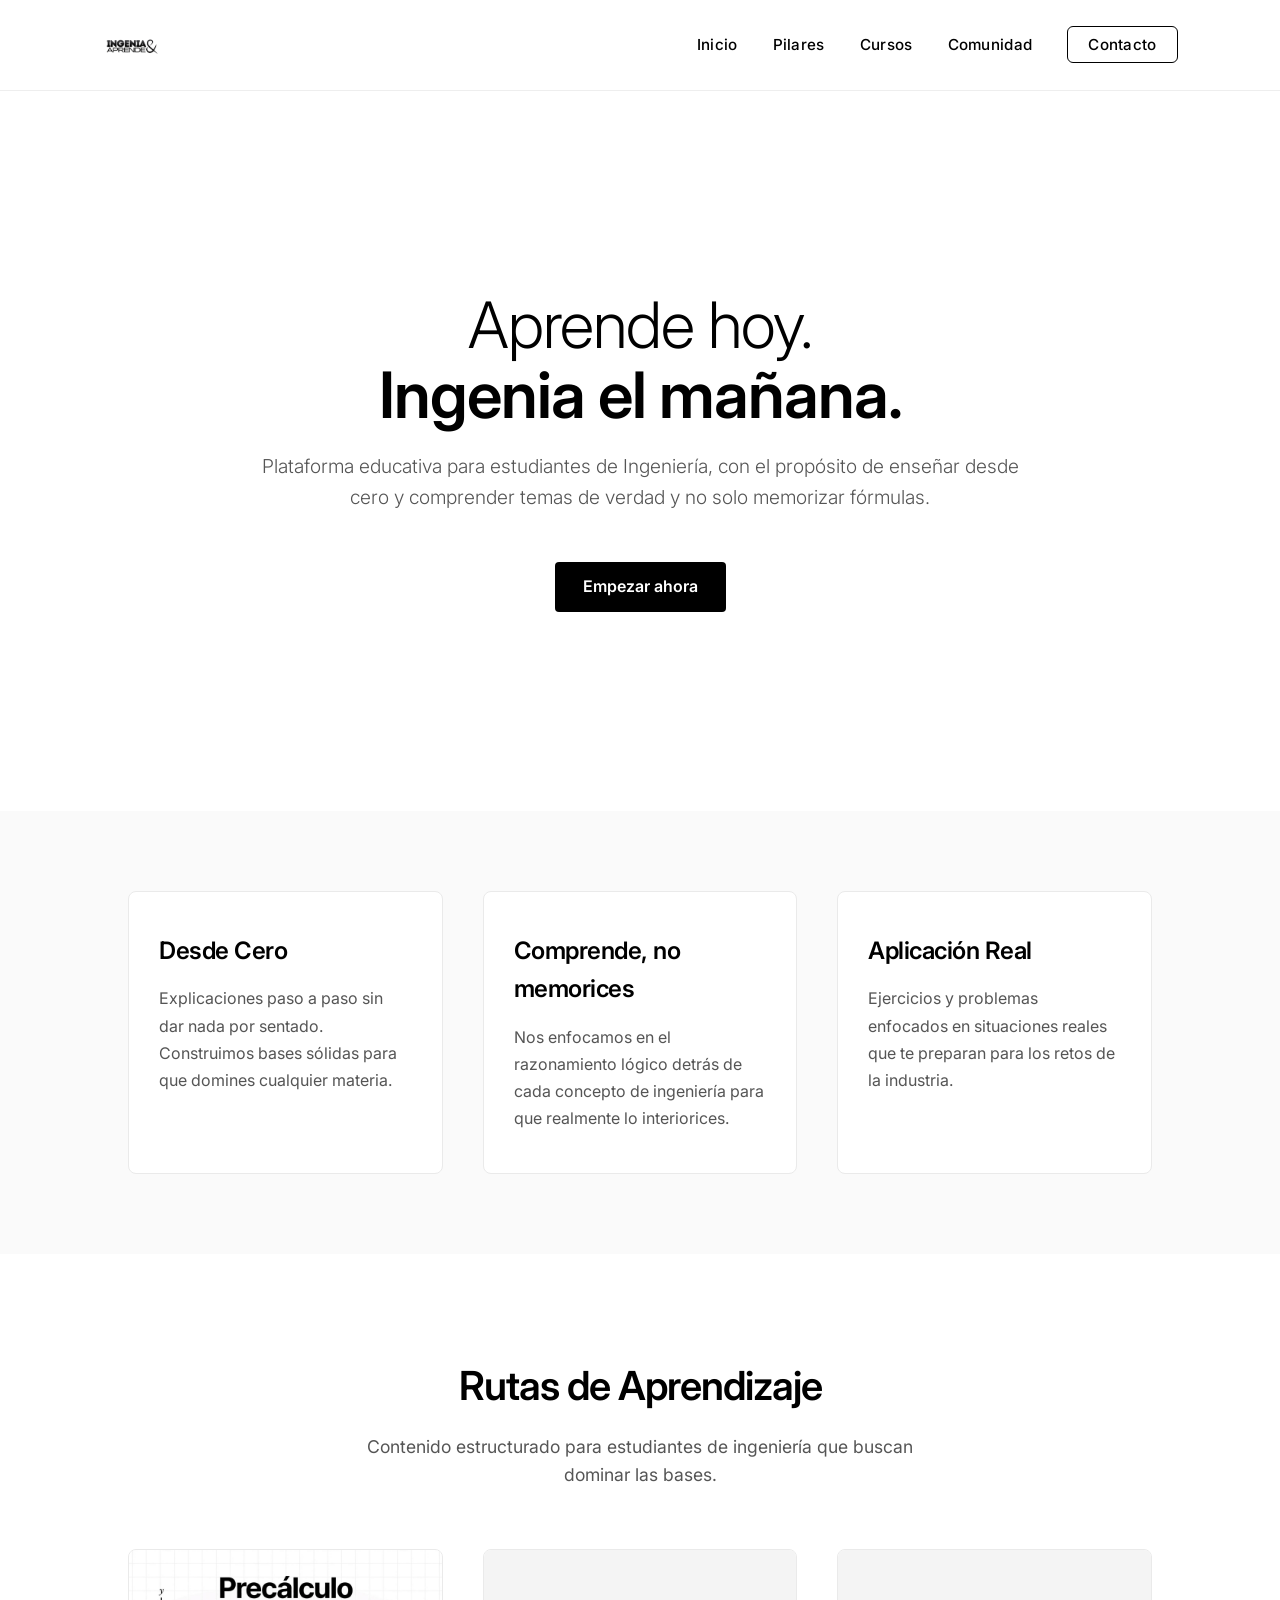
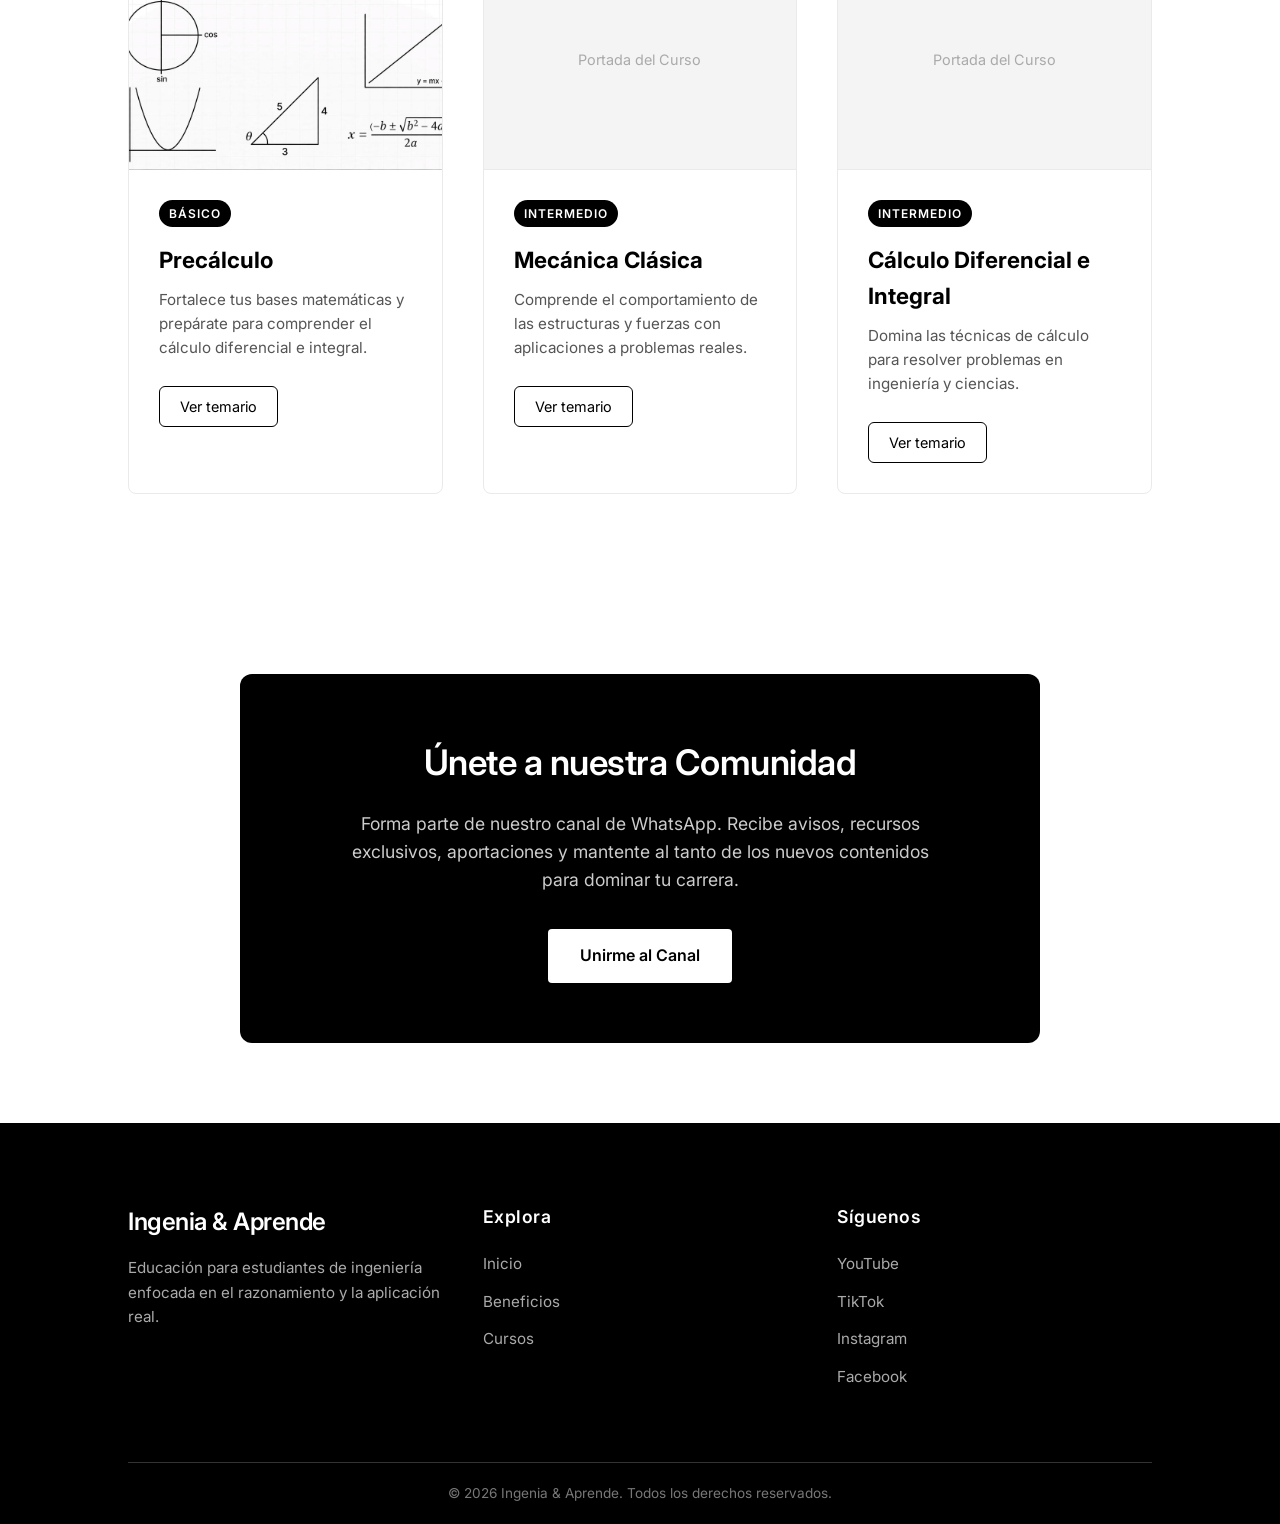
==== index.html @ 5d993c73 "regreso actualizar" ====
<!DOCTYPE html>

<html lang="es">

<head>

    <meta charset="UTF-8">

    <meta name="viewport" content="width=device-width, initial-scale=1.0">

    <title>Ingenia y Aprende</title>

    <!-- Vinculamos la hoja de estilos -->

    <link rel="stylesheet" href="styles.css">

    <!-- Fuente elegante y limpia de Google Fonts -->

    <link href="https://fonts.googleapis.com/css2?family=Inter:wght@300;400;600&display=swap" rel="stylesheet">

</head>

<body>



    <!-- Barra de Navegación -->

    <nav class="navbar" id="navbar">

        <div class="logo-container">

            <a href="#inicio">

                <img src="LOGO INGENIA Y APRENDE.png" alt="Logo Ingenia y Aprende" class="logo">

            </a>

        </div>



        <!-- Botón Hamburguesa para pantallas pequeñas -->

        <button class="hamburger" id="hamburger" aria-label="Abrir menú">

            <span class="bar"></span>

            <span class="bar"></span>

            <span class="bar"></span>

        </button>



        <!-- Enlaces de navegación -->

        <ul class="nav-links" id="nav-menu">

            <li><a href="#inicio">Inicio</a></li>

            <li><a href="#beneficios">Pilares</a></li>

            <li><a href="#cursos">Cursos</a></li>

            <li><a href="#comunidad">Comunidad</a></li>

            <li><a href="#contacto" class="btn-outline">Contacto</a></li>

        </ul>

    </nav>



    <!-- Sección Principal (Hero) -->

    <header id="inicio" class="hero">

        <div class="hero-content">

            <h1>Aprende hoy. <br><span>Ingenia el mañana.</span></h1>

            <p>Plataforma educativa para estudiantes de Ingeniería, con el propósito de enseñar desde cero y comprender temas de verdad y no solo memorizar fórmulas.</p>

            <a href="#cursos" class="btn-solid">Empezar ahora</a>

        </div>

    </header>



    <!-- Sección de Beneficios / Pilares -->

    <section id="beneficios" class="features">

        <div class="feature-box">

            <h3>Desde Cero</h3>

            <p>Explicaciones paso a paso sin dar nada por sentado. Construimos bases sólidas para que domines cualquier materia.</p>

        </div>

        <div class="feature-box">

            <h3>Comprende, no memorices</h3>

            <p>Nos enfocamos en el razonamiento lógico detrás de cada concepto de ingeniería para que realmente lo interiorices.</p>

        </div>

        <div class="feature-box">

            <h3>Aplicación Real</h3>

            <p>Ejercicios y problemas enfocados en situaciones reales que te preparan para los retos de la industria.</p>

        </div>

    </section>



    <!-- Sección de Cursos -->

    <section id="cursos" class="courses-section">

        <div class="section-title">

            <h2>Rutas de Aprendizaje</h2>

            <p>Contenido estructurado para estudiantes de ingeniería que buscan dominar las bases.</p>

        </div>



        <div class="courses-grid">

            <!-- Curso 1 -->

<article class="course-card">

    <div class="course-image">

        <img src="PORTADA PRECALCULO.jpg" alt="Portada del curso de Precálculo">

    </div>

    <div class="course-content">

        <span class="tag">Básico</span>

        <h3>Precálculo</h3>

        <p>Fortalece tus bases matemáticas y prepárate para comprender el cálculo diferencial e integral.</p>

        <a href="precalculo.html" class="btn-outline btn-small">Ver temario</a>

    </div>

</article>



            <!-- Curso 2 -->

            <article class="course-card">

                <div class="course-image placeholder-img">

                    <span>Portada del Curso</span>

                </div>

                <div class="course-content">

                    <span class="tag">Intermedio</span>

                    <h3>Mecánica Clásica</h3>

                    <p>Comprende el comportamiento de las estructuras y fuerzas con aplicaciones a problemas reales.</p>

                    <a href="#" class="btn-outline btn-small">Ver temario</a>

                </div>

            </article>



            <!-- Curso 3 -->

            <article class="course-card">

                <div class="course-image placeholder-img">

                    <span>Portada del Curso</span>

                </div>

                <div class="course-content">

                    <span class="tag">Intermedio</span>

                    <h3>Cálculo Diferencial e Integral</h3>

                    <p>Domina las técnicas de cálculo para resolver problemas en ingeniería y ciencias.</p>

                    <a href="#" class="btn-outline btn-small">Ver temario</a>

                </div>

            </article>

        </div>

    </section>

<!-- Sección de Comunidad -->

    <section id="comunidad" class="community-section">

        <div class="community-box">

            <h2>Únete a nuestra Comunidad</h2>

            <p>Forma parte de nuestro canal de WhatsApp. Recibe avisos, recursos exclusivos, aportaciones y mantente al tanto de los nuevos contenidos para dominar tu carrera.</p>

            <!-- Cambia el # por el link de tu canal de WhatsApp cuando lo tengas -->

            <a href="https://chat.whatsapp.com/BagZ3MLlOzRJbMEnUu4EBl" class="btn-white" target="_blank">Unirme al Canal</a>

        </div>

    </section>

    <!-- Pie de Página (Footer) -->

    <footer id="contacto" class="site-footer">

        <div class="footer-content">

            <!-- Columna 1: Marca -->

            <div class="footer-col">

                <h3 class="footer-logo-text">Ingenia & Aprende</h3>

                <p>Educación para estudiantes de ingeniería enfocada en el razonamiento y la aplicación real.</p>

            </div>

           

            <!-- Columna 2: Enlaces rápidos -->

            <div class="footer-col">

                <h4>Explora</h4>

                <ul>

                    <li><a href="#inicio">Inicio</a></li>

                    <li><a href="#beneficios">Beneficios</a></li>

                    <li><a href="#cursos">Cursos</a></li>

                </ul>

            </div>

           

            <!-- Columna 3: Redes Sociales -->

            <div class="footer-col">

                <h4>Síguenos</h4>

                <ul class="social-links">

                    <li><a href="http://www.youtube.com/@IngeniaAprende-e6x" target="_blank">YouTube</a></li>

                    <li><a href="https://www.tiktok.com/@ingenia_aprende?is_from_webapp=1&sender_device=pc" target="_blank">TikTok</a></li>

                    <li><a href="https://www.instagram.com/ingeniayaprende?utm_source=ig_web_button_share_sheet&obrf=ZDNlZDc0MzIxNw==" target="_blank">Instagram</a></li>

                    <li><a href="https://www.facebook.com/profile.php?id=61585189825325" target="_blank">Facebook</a></li>

                </ul>

            </div>

        </div>

       

        <!-- Línea final de derechos -->

        <div class="footer-bottom">

            <p>&copy; 2026 Ingenia & Aprende. Todos los derechos reservados.</p>

        </div>

    </footer>



    <!-- Script para animaciones al hacer scroll -->

    <script>

        // Seleccionamos todos los elementos que queremos animar

        const animatedElements = document.querySelectorAll('.feature-box, .course-card, .site-footer, .community-box');



        // Configuramos el observador

        const observer = new IntersectionObserver((entries) => {

            entries.forEach((entry) => {

                // Si el elemento entra en la pantalla del usuario

                if (entry.isIntersecting) {

                    entry.target.classList.add('visible');

                }

            });

        }, {

            threshold: 0.15 // Se activa cuando al menos el 15% del elemento es visible

        });



        // Le decimos al observador que vigile cada uno de los elementos

        animatedElements.forEach((el) => {

            observer.observe(el);

        });

        // === INTERACTIVIDAD DEL MENÚ ===

        const navbar = document.getElementById('navbar');

        const hamburger = document.getElementById('hamburger');

        const navMenu = document.getElementById('nav-menu');

        const navLinks = document.querySelectorAll('.nav-links a');



        // Sombra / Ajuste al hacer scroll

        window.addEventListener('scroll', () => {

            if (window.scrollY > 30) {

                navbar.classList.add('scrolled');

            } else {

                navbar.classList.remove('scrolled');

            }

        });



        // Abrir/Cerrar menú móvil

        hamburger.addEventListener('click', () => {

            hamburger.classList.toggle('active');

            navMenu.classList.toggle('active');

        });



        // Cerrar el menú al hacer clic en cualquier opción

        navLinks.forEach(link => {

            link.addEventListener('click', () => {

                hamburger.classList.remove('active');

                navMenu.classList.remove('active');

            });

        });

    </script>

</body>

</html>
---- styles.css ----
/* Reseteo básico para diseño limpio */
* {
    margin: 0;
    padding: 0;
    box-sizing: border-box;
    font-family: 'Inter', sans-serif; /* Fuente limpia y moderna */
}

/* === DESPLAZAMIENTO SUAVE === */
html {
    scroll-behavior: smooth;
    scroll-padding-top: 90px; /* Evita que el menú fijo tape el título al dar clic */
}

body {
    background-color: #ffffff;
    color: #000000;
    line-height: 1.6;
}

/* === BARRA DE NAVEGACIÓN (GLASSMORPHISM & STICKY) === */
.navbar {
    position: sticky;
    top: 0;
    z-index: 1000;
    display: flex;
    justify-content: space-between;
    align-items: center;
    padding: 15px 8%;
    background-color: rgba(255, 255, 255, 0.85); /* Fondo semitransparente */
    backdrop-filter: blur(12px); /* Efecto vidrio esmerilado */
    -webkit-backdrop-filter: blur(12px);
    border-bottom: 1px solid rgba(234, 234, 234, 0.8);
    transition: all 0.3s ease;
}

/* Cambio sutil al hacer scroll */
.navbar.scrolled {
    padding: 10px 8%;
    box-shadow: 0 4px 20px rgba(0, 0, 0, 0.05);
}

.logo-container a {
    display: flex;
    align-items: center;
}

.logo {
    max-height: 60px;
    width: auto;
    transition: transform 0.3s ease;
}

.logo:hover {
    transform: scale(1.03);
}

.nav-links {
    list-style: none;
    display: flex;
    align-items: center;
    gap: 35px;
}

.nav-links a {
    position: relative;
    text-decoration: none;
    color: #000000;
    font-weight: 500;
    font-size: 0.95rem;
    letter-spacing: 0.3px;
    padding: 5px 0;
    transition: color 0.3s ease;
}

/* Animación de la línea en hover (solo enlaces normales) */
.nav-links a:not(.btn-outline)::after {
    content: '';
    position: absolute;
    width: 0;
    height: 2px;
    bottom: 0;
    left: 50%;
    background-color: #000000;
    transition: width 0.3s ease, left 0.3s ease;
}

.nav-links a:not(.btn-outline):hover::after {
    width: 100%;
    left: 0;
}

/* === BOTONES === */
.btn-outline {
    border: 1.5px solid #000000;
    padding: 8px 20px !important;
    border-radius: 6px;
    transition: all 0.3s ease !important;
}

.btn-outline:hover {
    background-color: #000000;
    color: #ffffff !important;
    transform: translateY(-2px);
    box-shadow: 0 4px 12px rgba(0, 0, 0, 0.15);
}

.btn-solid {
    display: inline-block;
    background-color: #000000;
    color: #ffffff;
    padding: 12px 28px;
    text-decoration: none;
    border-radius: 4px;
    font-weight: 600;
    margin-top: 20px;
    transition: transform 0.3s ease, background-color 0.3s ease;
}

.btn-solid:hover {
    background-color: #333333;
    transform: translateY(-2px); /* Pequeña animación hacia arriba */
}

/* === BOTÓN HAMBURGUESA (MÓVIL) === */
.hamburger {
    display: none;
    flex-direction: column;
    justify-content: space-between;
    width: 26px;
    height: 18px;
    background: transparent;
    border: none;
    cursor: pointer;
    z-index: 1001;
}

.hamburger .bar {
    width: 100%;
    height: 2px;
    background-color: #000000;
    border-radius: 2px;
    transition: all 0.3s ease;
}

/* Transformación de Hamburguesa a X cuando está activo */
.hamburger.active .bar:nth-child(1) {
    transform: translateY(8px) rotate(45deg);
}

.hamburger.active .bar:nth-child(2) {
    opacity: 0;
}

.hamburger.active .bar:nth-child(3) {
    transform: translateY(-8px) rotate(-45deg);
}

/* === SECCIÓN HERO (Principal) === */
.hero {
    height: 80vh;
    display: flex;
    justify-content: center;
    align-items: center;
    text-align: center;
    padding: 0 20px;
}

.hero-content {
    max-width: 800px;
}

.hero-content h1 {
    font-size: 4rem;
    font-weight: 300;
    line-height: 1.1;
    margin-bottom: 20px;
    letter-spacing: -1px;
}

.hero-content h1 span {
    font-weight: 600; /* Resalta la palabra "Ingenia" */
}

.hero-content p {
    font-size: 1.2rem;
    color: #555555;
    margin-bottom: 30px;
    font-weight: 300;
}

/* === SECCIÓN BENEFICIOS === */
.features {
    display: grid;
    grid-template-columns: repeat(auto-fit, minmax(280px, 1fr));
    gap: 40px;
    padding: 80px 10%;
    background-color: #fafafa;
}

/* Estado base y oculto de la tarjeta (para la animación de scroll) */
.feature-box {
    background: #ffffff;
    color: #000000;
    padding: 40px 30px;
    border: 1px solid #eaeaea;
    border-radius: 8px;
    text-align: left;
    
    /* Configuración de la animación de scroll: oculto y desplazado hacia abajo */
    opacity: 0;
    transform: translateY(40px);
    
    /* Transiciones suaves para todos los cambios (color, fondo, posición) */
    transition: background-color 0.4s ease, color 0.4s ease, transform 0.6s ease-out, opacity 0.6s ease-out, box-shadow 0.4s ease;
}

/* Clase que se agregará mágicamente con JavaScript al hacer scroll */
.feature-box.visible {
    opacity: 1;
    transform: translateY(0); /* Vuelve a su posición original */
}

/* Efecto al pasar el mouse (SOLO cuando ya es visible) */
.feature-box.visible:hover {
    background-color: #000000; /* Se pinta de negro */
    color: #ffffff; /* Texto blanco */
    transform: translateY(-8px); /* Sube un poco */
    box-shadow: 0 15px 30px rgba(0, 0, 0, 0.15);
}

.feature-box h3 {
    font-size: 1.5rem;
    margin-bottom: 15px;
    font-weight: 600;
    letter-spacing: -0.5px;
}

.feature-box p {
    color: #555555;
    font-size: 1rem;
    line-height: 1.7;
    transition: color 0.4s ease; /* Transición suave para el texto */
}

/* Cambiar el color del texto secundario (p) al hacer hover para que resalte en negro */
.feature-box.visible:hover p {
    color: #cccccc; /* Gris muy claro, más fácil de leer en fondo negro */
}

/* === SECCIÓN DE CURSOS === */
.courses-section {
    padding: 100px 10%;
    background-color: #ffffff;
}

.section-title {
    text-align: center;
    margin-bottom: 60px;
}

.section-title h2 {
    font-size: 2.5rem;
    font-weight: 600;
    margin-bottom: 15px;
    letter-spacing: -1px;
}

.section-title p {
    color: #555555;
    font-size: 1.1rem;
    max-width: 600px;
    margin: 0 auto;
}

.courses-grid {
    display: grid;
    grid-template-columns: repeat(auto-fit, minmax(300px, 1fr));
    gap: 40px;
}

.course-card {
    border: 1px solid #eaeaea;
    border-radius: 8px;
    overflow: hidden; /* Mantiene la imagen dentro de los bordes redondeados */
    background-color: #ffffff;
    
    /* Configuración de la animación de scroll: oculto y desplazado hacia abajo */
    opacity: 0;
    transform: translateY(40px);
    
    /* Transiciones suaves */
    transition: transform 0.6s ease-out, opacity 0.6s ease-out, box-shadow 0.4s ease;
}

/* Clase que agregará el JavaScript */
.course-card.visible {
    opacity: 1;
    transform: translateY(0);
}

/* Hover de la tarjeta completa (SOLO cuando es visible) */
.course-card.visible:hover {
    box-shadow: 0 15px 30px rgba(0, 0, 0, 0.12);
    transform: translateY(-8px); /* Se eleva igual que los beneficios */
}

/* Espacio temporal para las portadas de los cursos */
.placeholder-img {
    width: 100%;
    height: 200px;
    background-color: #f4f4f4;
    display: flex;
    align-items: center;
    justify-content: center;
    color: #aaaaaa;
    font-size: 0.9rem;
    border-bottom: 1px solid #eaeaea;
    
    /* Transición para el zoom de la imagen */
    transition: transform 0.5s ease;
}

/* Efecto de zoom sutil en la imagen al pasar el mouse por la tarjeta */
.course-card.visible:hover .placeholder-img {
    transform: scale(1.05);
}

/* === ESTILOS INTERNOS DE LAS TARJETAS DE CURSOS === */
.course-content {
    padding: 30px;
}

.tag {
    display: inline-block;
    background-color: #000000;
    color: #ffffff;
    font-size: 0.75rem;
    font-weight: 600;
    padding: 4px 10px;
    border-radius: 20px;
    text-transform: uppercase;
    letter-spacing: 1px;
    margin-bottom: 15px;
}

.course-content h3 {
    font-size: 1.4rem;
    margin-bottom: 10px;
}

.course-content p {
    color: #555555;
    font-size: 0.95rem;
    margin-bottom: 25px;
    line-height: 1.6;
}

/* Ajuste para el botón dentro de la tarjeta */
.btn-small {
    padding: 8px 20px;
    font-size: 0.9rem;
    display: inline-block;
    text-decoration: none;
    color: #000000;
}

/* === SECCIÓN COMUNIDAD === */
.community-section {
    padding: 80px 10%;
    background-color: #ffffff;
    display: flex;
    justify-content: center;
}

/* Caja negra elegante con animación */
.community-box {
    background-color: #000000;
    color: #ffffff;
    padding: 60px 40px;
    border-radius: 12px;
    text-align: center;
    max-width: 800px;
    width: 100%;
    
    /* Configuración de la animación de scroll */
    opacity: 0;
    transform: translateY(40px);
    transition: transform 0.6s ease-out, opacity 0.6s ease-out, box-shadow 0.4s ease;
}

/* Clase visible para JavaScript */
.community-box.visible {
    opacity: 1;
    transform: translateY(0);
}

/* Efecto al pasar el mouse por la caja */
.community-box.visible:hover {
    box-shadow: 0 20px 40px rgba(0, 0, 0, 0.15);
    transform: translateY(-5px);
}

.community-box h2 {
    font-size: 2.2rem;
    margin-bottom: 20px;
    font-weight: 600;
    letter-spacing: -0.5px;
}

.community-box p {
    color: #cccccc;
    font-size: 1.1rem;
    margin-bottom: 35px;
    line-height: 1.6;
    max-width: 600px;
    margin-left: auto;
    margin-right: auto;
}

/* Botón especial invertido (Fondo blanco, texto negro) */
.btn-white {
    display: inline-block;
    background-color: #ffffff;
    color: #000000;
    padding: 14px 32px;
    text-decoration: none;
    border-radius: 4px;
    font-weight: 600;
    transition: transform 0.3s ease, background-color 0.3s ease;
}

.btn-white:hover {
    background-color: #eaeaea;
    transform: translateY(-2px);
}

/* === FOOTER (PIE DE PÁGINA) === */
.site-footer {
    background-color: #000000;
    color: #ffffff;
    padding: 80px 10% 20px; /* Mucho espacio arriba, poco abajo */
    
    /* Configuración de la animación de scroll */
    opacity: 0;
    transform: translateY(40px);
    transition: transform 0.8s ease-out, opacity 0.8s ease-out;
}

/* Clase que agregará el JavaScript para que aparezca */
.site-footer.visible {
    opacity: 1;
    transform: translateY(0);
}

.footer-content {
    display: grid;
    grid-template-columns: repeat(auto-fit, minmax(200px, 1fr));
    gap: 40px;
    margin-bottom: 60px;
}

.footer-logo-text {
    font-size: 1.5rem;
    font-weight: 600;
    margin-bottom: 15px;
    letter-spacing: -0.5px;
}

.footer-col p {
    color: #aaaaaa;
    font-size: 0.95rem;
    line-height: 1.6;
}

.footer-col h4 {
    font-size: 1.1rem;
    margin-bottom: 20px;
    font-weight: 600;
    letter-spacing: 0.5px;
}

.footer-col ul {
    list-style: none;
}

.footer-col ul li {
    margin-bottom: 12px;
}

.footer-col ul a {
    color: #aaaaaa;
    text-decoration: none;
    font-size: 0.95rem;
    /* Transición suave para el color y el movimiento */
    transition: color 0.3s ease, padding-left 0.3s ease;
}

/* Efecto al pasar el mouse sobre los enlaces del footer */
.footer-col ul a:hover {
    color: #ffffff;
    padding-left: 8px; /* Desplazamiento elegante a la derecha */
}

.footer-bottom {
    text-align: center;
    border-top: 1px solid #333333; /* Línea separadora sutil y oscura */
    padding-top: 20px;
}

.footer-bottom p {
    color: #777777;
    font-size: 0.85rem;
}

/* === ADAPTACIÓN RESPONSIVA (CELULARES) === */
@media (max-width: 768px) {
    .hamburger {
        display: flex;
    }

    .nav-links {
        position: fixed;
        top: 0;
        right: -100%; /* Oculto a la derecha */
        width: 75%;
        height: 100vh;
        background-color: #ffffff;
        flex-direction: column;
        justify-content: center;
        align-items: center;
        gap: 30px;
        box-shadow: -10px 0 30px rgba(0, 0, 0, 0.1);
        transition: right 0.4s cubic-bezier(0.77, 0, 0.175, 1);
    }

    .nav-links.active {
        right: 0; /* Desliza desde la derecha */
    }

    .nav-links a {
        font-size: 1.2rem;
    }
}
/* === PÁGINA DE CURSO INDIVIDUAL === */
.course-header {
    padding: 100px 20px 60px;
    display: flex;
    justify-content: center;
    text-align: center;
    background-color: #fafafa;
    border-bottom: 1px solid #eaeaea;
}

/* === ACORDEÓN DE TEMARIO INTERACTIVO (PRECÁLCULO) === */
.syllabus-section {
    padding: 80px 10%;
    background-color: #ffffff;
}

.accordion-container {
    max-width: 800px;
    margin: 0 auto;
}

.accordion-item {
    border: 1px solid #eaeaea;
    border-radius: 10px;
    margin-bottom: 12px;
    overflow: hidden;
    transition: border-color 0.3s ease, box-shadow 0.3s ease;
}

.accordion-item:hover {
    border-color: #cccccc;
}

/* Botón principal del módulo */
.accordion-header {
    width: 100%;
    background: #ffffff;
    border: none;
    text-align: left;
    padding: 22px 24px;
    font-size: 1.25rem;
    font-weight: 600;
    color: #000000;
    cursor: pointer;
    display: flex;
    justify-content: space-between;
    align-items: center;
    transition: background-color 0.3s ease, color 0.3s ease, padding-left 0.3s ease;
}

.accordion-header:hover {
    background-color: #f8f8f8;
}

/* Estilo cuando el módulo está desplegado / activo */
.accordion-header.active {
    background-color: #000000;
    color: #ffffff;
}

.accordion-header .icon {
    font-size: 1.4rem;
    font-weight: 300;
    display: inline-block;
    transition: transform 0.4s cubic-bezier(0.175, 0.885, 0.32, 1.275);
}

/* Contenedor oculto de los temas */
.accordion-content {
    max-height: 0;
    overflow: hidden;
    transition: max-height 0.45s cubic-bezier(0, 1, 0, 1);
    background-color: #ffffff;
}

/* Lista de temas */
.topic-list {
    list-style: none;
    padding: 12px 16px 20px 16px;
}

/* Estilo interactivo individual para cada tema */
.topic-list li {
    color: #444444;
    font-size: 1rem;
    margin-bottom: 8px;
    position: relative;
    padding: 14px 20px 14px 42px;
    border-radius: 8px;
    cursor: pointer;
    background-color: transparent;
    border: 1px solid transparent;
    
    /* Estado base para animación en cascada */
    opacity: 0;
    transform: translateY(12px);
    transition: all 0.3s cubic-bezier(0.25, 0.8, 0.25, 1);
}

/* Al abrir el módulo, los temas aparecen en cascada */
.accordion-item.active .topic-list li {
    opacity: 1;
    transform: translateY(0);
}

/* Tiempos de retraso en secuencia (Efecto Stagger) */
.accordion-item.active .topic-list li:nth-child(1) { transition-delay: 0.05s; }
.accordion-item.active .topic-list li:nth-child(2) { transition-delay: 0.10s; }
.accordion-item.active .topic-list li:nth-child(3) { transition-delay: 0.15s; }
.accordion-item.active .topic-list li:nth-child(4) { transition-delay: 0.20s; }
.accordion-item.active .topic-list li:nth-child(5) { transition-delay: 0.25s; }
.accordion-item.active .topic-list li:nth-child(6) { transition-delay: 0.30s; }
.accordion-item.active .topic-list li:nth-child(7) { transition-delay: 0.35s; }
.accordion-item.active .topic-list li:nth-child(8) { transition-delay: 0.40s; }

/* Flechita del tema */
.topic-list li::before {
    content: '→';
    position: absolute;
    left: 16px;
    top: 50%;
    transform: translateY(-50%);
    color: #888888;
    font-weight: 600;
    transition: transform 0.3s ease, color 0.3s ease;
}

/* === HOVER PROFESIONAL AL SELECCIONAR UN TEMA === */
.topic-list li:hover {
    background-color: #f4f4f5;
    border-color: #e4e4e7;
    color: #000000;
    font-weight: 500;
    padding-left: 48px; /* Desplazamiento elegante */
    box-shadow: 0 4px 12px rgba(0, 0, 0, 0.04);
}

.topic-list li:hover::before {
    color: #000000;
    transform: translateY(-50%) translateX(4px); /* La flecha avanza */
}

/* Clic táctil */
.topic-list li:active {
    transform: scale(0.98);
}

.topic-list li.selected {
    background-color: #000000;
    color: #ffffff;
    border-color: #000000;
}

.topic-list li.selected::before {
    color: #ffffff;
}
/* === ESTILOS PARA PAGINAS DE LECCIÓN / TEMA INDIVIDUAL === */

.lesson-header {
    padding: 110px 10% 50px;
    background-color: #fafafa;
    border-bottom: 1px solid #eaeaea;
    display: flex;
    justify-content: center;
}

.lesson-header-content {
    max-width: 820px;
    width: 100%;
}

.breadcrumb {
    font-size: 0.9rem;
    color: #777777;
    margin-bottom: 15px;
}

.breadcrumb a {
    color: #000000;
    text-decoration: none;
    font-weight: 500;
}

.breadcrumb a:hover {
    text-decoration: underline;
}

.lesson-header-content h1 {
    font-size: 2.8rem;
    font-weight: 600;
    letter-spacing: -1px;
    margin: 15px 0 20px;
    line-height: 1.2;
}

.lesson-intro {
    font-size: 1.15rem;
    color: #555555;
    line-height: 1.7;
}

/* Contenedor Principal */
.lesson-container {
    max-width: 820px;
    margin: 0 auto;
    padding: 60px 20px 80px;
}

.lesson-section {
    margin-bottom: 60px;
}

.lesson-section h2 {
    font-size: 1.8rem;
    font-weight: 600;
    margin-bottom: 20px;
    letter-spacing: -0.5px;
    padding-bottom: 10px;
    border-bottom: 1px solid #f0f0f0;
}

.lesson-section p {
    font-size: 1.05rem;
    color: #333333;
    line-height: 1.8;
    margin-bottom: 20px;
}

/* Caja de Llamada / Regla destacada */
.callout-box {
    background-color: #000000;
    color: #ffffff;
    padding: 25px 30px;
    border-radius: 10px;
    margin: 30px 0;
    box-shadow: 0 10px 25px rgba(0, 0, 0, 0.08);
}

.callout-box h4 {
    font-size: 1.1rem;
    margin-bottom: 10px;
    color: #ffffff;
}

.callout-box p {
    color: #dddddd;
    margin-bottom: 0;
    font-size: 1rem;
}

/* Grid de Tarjetas de Conceptos */
.cards-grid {
    display: grid;
    grid-template-columns: repeat(auto-fit, minmax(240px, 1fr));
    gap: 20px;
    margin-top: 25px;
}

.concept-card {
    border: 1px solid #eaeaea;
    border-radius: 10px;
    padding: 24px;
    background-color: #ffffff;
    transition: transform 0.3s ease, box-shadow 0.3s ease, border-color 0.3s ease;
}

.concept-card:hover {
    transform: translateY(-5px);
    box-shadow: 0 12px 25px rgba(0, 0, 0, 0.08);
    border-color: #000000;
}

.concept-card h3 {
    font-size: 1.2rem;
    margin-bottom: 12px;
}

.concept-card p {
    font-size: 0.95rem;
    color: #555555;
    margin-bottom: 0;
}

/* Caja de Ejemplos */
.example-box {
    background-color: #fafafa;
    border: 1px solid #eaeaea;
    border-radius: 12px;
    padding: 30px;
    margin-top: 25px;
}

.example-badge {
    display: inline-block;
    background-color: #000000;
    color: #ffffff;
    font-size: 0.75rem;
    font-weight: 600;
    padding: 4px 12px;
    border-radius: 20px;
    margin-bottom: 15px;
    text-transform: uppercase;
    letter-spacing: 0.5px;
}

.example-problem {
    font-size: 1.15rem;
    margin-bottom: 25px !important;
}

.steps-list {
    display: flex;
    flex-direction: column;
    gap: 18px;
}

.step-item {
    display: flex;
    align-items: flex-start;
    gap: 16px;
    background: #ffffff;
    padding: 16px;
    border-radius: 8px;
    border: 1px solid #eaeaea;
}

.step-number {
    background-color: #000000;
    color: #ffffff;
    width: 28px;
    height: 28px;
    border-radius: 50%;
    display: flex;
    align-items: center;
    justify-content: center;
    font-size: 0.85rem;
    font-weight: 600;
    flex-shrink: 0;
}

.step-item p {
    font-size: 0.95rem;
    color: #555555;
    margin-bottom: 0;
}

/* Navegación entre lecciones */
.lesson-nav {
    display: flex;
    justify-content: space-between;
    gap: 20px;
    margin-top: 80px;
    padding-top: 40px;
    border-top: 1px solid #eaeaea;
}

.nav-btn {
    text-decoration: none;
    border: 1px solid #eaeaea;
    padding: 20px 24px;
    border-radius: 10px;
    width: 48%;
    display: flex;
    flex-direction: column;
    gap: 6px;
    transition: all 0.3s ease;
}

.nav-btn:hover {
    border-color: #000000;
    box-shadow: 0 8px 20px rgba(0, 0, 0, 0.06);
    transform: translateY(-3px);
}

.nav-label {
    font-size: 0.8rem;
    color: #888888;
    text-transform: uppercase;
    letter-spacing: 0.5px;
}

.nav-title {
    font-size: 1.05rem;
    font-weight: 600;
    color: #000000;
}

.nav-btn.next {
    text-align: right;
}

/* Animación de Scroll */
.animate-on-scroll {
    opacity: 0;
    transform: translateY(30px);
    transition: transform 0.6s ease-out, opacity 0.6s ease-out;
}

.animate-on-scroll.visible {
    opacity: 1;
    transform: translateY(0);
}

@media (max-width: 600px) {
    .lesson-header h1 {
        font-size: 2.1rem;
    }
    .lesson-nav {
        flex-direction: column;
    }
    .nav-btn {
        width: 100%;
    }
}
/* === OBJETIVOS DE APRENDIZAJE === */
.objectives-container {
    background-color: #fafafa;
    border: 1px solid #eaeaea;
    border-radius: 12px;
    padding: 35px 30px;
    margin: 40px auto 50px;
    max-width: 820px;
}

.objectives-badge {
    font-size: 0.75rem;
    text-transform: uppercase;
    letter-spacing: 1px;
    font-weight: 600;
    color: #777777;
    display: block;
    margin-bottom: 5px;
}

.objectives-header h2 {
    font-size: 1.5rem;
    font-weight: 600;
    margin-bottom: 25px;
    border-bottom: none !important;
    padding-bottom: 0 !important;
    letter-spacing: -0.5px;
}

.objectives-grid {
    display: grid;
    grid-template-columns: repeat(auto-fit, minmax(220px, 1fr));
    gap: 16px;
}

.objective-card {
    display: flex;
    align-items: flex-start;
    gap: 14px;
    background: #ffffff;
    padding: 20px;
    border-radius: 8px;
    border: 1px solid #eaeaea;
    transition: transform 0.3s ease, border-color 0.3s ease, box-shadow 0.3s ease;
}

.objective-card:hover {
    transform: translateY(-4px);
    border-color: #000000;
    box-shadow: 0 10px 20px rgba(0, 0, 0, 0.05);
}

.objective-icon {
    width: 22px;
    height: 22px;
    background-color: #000000;
    color: #ffffff;
    border-radius: 50%;
    display: flex;
    align-items: center;
    justify-content: center;
    font-size: 0.75rem;
    font-weight: bold;
    flex-shrink: 0;
    margin-top: 2px;
    transition: transform 0.3s ease;
}

.objective-card:hover .objective-icon {
    transform: scale(1.1);
}

.objective-text {
    font-size: 0.95rem;
    color: #444444;
    line-height: 1.5;
}

.objective-text strong {
    color: #000000;
    font-weight: 600;
}
/* === LISTA DE EJEMPLOS "POR EJEMPLO:" (SOLO HTML + CSS) === */

.examples-list-container {
    background-color: #fafafa;
    border: 1px solid #eaeaea;
    border-radius: 12px;
    padding: 30px;
    margin: 35px 0;
}

.examples-header {
    margin-bottom: 20px;
}

.examples-badge {
    font-size: 0.75rem;
    text-transform: uppercase;
    letter-spacing: 1px;
    font-weight: 600;
    background-color: #000000;
    color: #ffffff;
    padding: 4px 10px;
    border-radius: 4px;
    display: inline-block;
    margin-bottom: 8px;
}

.examples-header h3 {
    font-size: 1.3rem;
    font-weight: 600;
    color: #000000;
    letter-spacing: -0.5px;
}

.examples-list {
    list-style: none;
    padding: 0;
    display: flex;
    flex-direction: column;
    gap: 12px;
}

.example-item {
    display: flex;
    align-items: center;
    gap: 18px;
    background: #ffffff;
    border: 1px solid #eaeaea;
    border-radius: 10px;
    padding: 18px 22px;
    /* Transición suave para todos los efectos hover */
    transition: transform 0.3s cubic-bezier(0.25, 0.8, 0.25, 1), 
                border-color 0.3s ease, 
                box-shadow 0.3s ease;
}

/* Animación al pasar el ratón (Hover) */
.example-item:hover {
    transform: translateX(8px); /* Se desliza a la derecha */
    border-color: #000000;
    box-shadow: 0 6px 20px rgba(0, 0, 0, 0.06);
}

.example-num {
    font-size: 0.85rem;
    font-weight: 600;
    color: #777777;
    background-color: #f4f4f5;
    width: 36px;
    height: 36px;
    border-radius: 50%;
    display: flex;
    align-items: center;
    justify-content: center;
    flex-shrink: 0;
    transition: background-color 0.3s ease, color 0.3s ease;
}

/* El círculo del número se pinta de negro al hacer hover */
.example-item:hover .example-num {
    background-color: #000000;
    color: #ffffff;
}

.example-content {
    flex-grow: 1;
}

.example-title {
    display: block;
    font-size: 1rem;
    color: #000000;
    margin-bottom: 3px;
    font-weight: 600;
}

.example-desc {
    font-size: 0.95rem;
    color: #555555;
    margin: 0 !important;
    line-height: 1.5;
}

/* Formato para operaciones matemáticas dentro del texto */
.example-desc code {
    background-color: #f4f4f5;
    padding: 2px 8px;
    border-radius: 4px;
    font-size: 0.9rem;
    font-weight: 600;
    color: #000000;
}

.example-arrow {
    font-size: 1.2rem;
    color: #cccccc;
    font-weight: bold;
    transition: transform 0.3s ease, color 0.3s ease;
}

/* La flecha avanza a la derecha */
.example-item:hover .example-arrow {
    color: #000000;
    transform: translateX(4px);
}
/* === TARJETA MATEMÁTICA MINIMALISTA E INTERACTIVA === */

.math-card-container {
    background-color: #ffffff;
    border: 1px solid #eaeaea;
    border-radius: 12px;
    padding: 28px 32px;
    margin: 35px 0;
    transition: transform 0.3s ease, border-color 0.3s ease, box-shadow 0.3s ease;
}

.math-card-container:hover {
    transform: translateY(-4px);
    border-color: #000000;
    box-shadow: 0 12px 30px rgba(0, 0, 0, 0.06);
}

.math-card-header {
    display: flex;
    justify-content: space-between;
    align-items: center;
    margin-bottom: 16px;
}

.math-badge {
    font-size: 0.75rem;
    font-weight: 600;
    text-transform: uppercase;
    letter-spacing: 1px;
    background-color: #000000;
    color: #ffffff;
    padding: 4px 10px;
    border-radius: 4px;
}

/* Botón de copiar fórmula */
.copy-math-btn {
    background: transparent;
    border: 1px solid #eaeaea;
    padding: 6px 12px;
    border-radius: 6px;
    font-size: 0.8rem;
    font-weight: 500;
    color: #555555;
    cursor: pointer;
    transition: all 0.2s ease;
}

.copy-math-btn:hover {
    background-color: #000000;
    color: #ffffff;
    border-color: #000000;
}

.math-intro-text {
    font-size: 1.05rem;
    color: #333333;
    margin-bottom: 18px;
}

/* Contenedor central de la fórmula */
.math-formula-box {
    background-color: #fafafa;
    border: 1px solid #f0f0f0;
    border-radius: 8px;
    padding: 20px;
    text-align: center;
    margin-bottom: 20px;
    transition: background-color 0.3s ease;
}

.math-card-container:hover .math-formula-box {
    background-color: #f4f4f5;
}

.math-formula-box .katex {
    font-size: 1.6rem !important; /* Tamaño legible y destacado */
    color: #000000;
}

/* Pie explicativo */
.math-card-footer {
    display: flex;
    align-items: flex-start;
    gap: 12px;
    padding-top: 16px;
    border-top: 1px dashed #eaeaea;
}

.info-icon {
    width: 20px;
    height: 20px;
    background-color: #f4f4f5;
    color: #000000;
    border-radius: 50%;
    display: flex;
    align-items: center;
    justify-content: center;
    font-size: 0.75rem;
    font-weight: 600;
    font-family: serif;
    flex-shrink: 0;
    margin-top: 2px;
}

.math-card-footer p {
    font-size: 0.9rem;
    color: #666666;
    margin: 0 !important;
    line-height: 1.5;
}
/* === GRID DE CARACTERÍSTICAS INTERACTIVAS Y PRO === */

.pro-features-section {
    max-width: 820px;
    margin: 50px auto;
}

.pro-features-header {
    margin-bottom: 30px;
}

.pro-features-header h2 {
    font-size: 1.8rem;
    font-weight: 600;
    color: #000000;
    letter-spacing: -0.5px;
    margin-top: 8px;
}

.pro-features-grid {
    display: grid;
    grid-template-columns: repeat(auto-fit, minmax(240px, 1fr));
    gap: 20px;
}

/* Tarjeta base */
.pro-feature-card {
    position: relative;
    background-color: #ffffff;
    border: 1px solid #eaeaea;
    border-radius: 12px;
    padding: 28px 24px;
    overflow: hidden;

    /* Transición fluida para todos los cambios */
    transition: transform 0.35s cubic-bezier(0.25, 0.8, 0.25, 1),
                border-color 0.35s ease,
                box-shadow 0.35s ease;
}

/* Línea de acento superior que se expande en hover */
.pro-feature-card::before {
    content: '';
    position: absolute;
    top: 0;
    left: 0;
    width: 0;
    height: 3px;
    background-color: #000000;
    transition: width 0.35s ease;
}

/* Interacción al pasar el mouse */
.pro-feature-card:hover {
    transform: translateY(-6px);
    border-color: #000000;
    box-shadow: 0 14px 28px rgba(0, 0, 0, 0.06);
}

.pro-feature-card:hover::before {
    width: 100%;
}

/* Encabezado interno de la tarjeta */
.pro-feature-top {
    display: flex;
    justify-content: space-between;
    align-items: center;
    margin-bottom: 18px;
}

.pro-feature-num {
    font-size: 0.85rem;
    font-weight: 600;
    color: #777777;
    background-color: #fafafa;
    border: 1px solid #eaeaea;
    width: 34px;
    height: 34px;
    border-radius: 50%;
    display: flex;
    align-items: center;
    justify-content: center;
    transition: background-color 0.3s ease, color 0.3s ease, border-color 0.3s ease;
}

.pro-feature-card:hover .pro-feature-num {
    background-color: #000000;
    color: #ffffff;
    border-color: #000000;
}

.pro-feature-status {
    font-size: 0.75rem;
    font-weight: 600;
    text-transform: uppercase;
    letter-spacing: 0.8px;
    color: #888888;
}

.pro-feature-card h3 {
    font-size: 1.2rem;
    font-weight: 600;
    color: #000000;
    margin-bottom: 12px;
    letter-spacing: -0.3px;
}

.pro-feature-card p {
    font-size: 0.95rem;
    color: #555555;
    line-height: 1.6;
    margin-bottom: 22px !important;
}

/* Pie de la tarjeta con badge */
.pro-feature-footer {
    padding-top: 14px;
    border-top: 1px dashed #f0f0f0;
}

.pro-feature-tag {
    font-size: 0.8rem;
    font-weight: 600;
    color: #333333;
    background-color: #fafafa;
    padding: 4px 10px;
    border-radius: 6px;
    display: inline-block;
    transition: background-color 0.3s ease;
}

.pro-feature-card:hover .pro-feature-tag {
    background-color: #f4f4f5;
}
/* === LISTA DE CARACTERÍSTICAS MINIMALISTA E INTERACTIVA === */

.minimal-features-container {
    background-color: #fafafa;
    border: 1px solid #eaeaea;
    border-radius: 12px;
    padding: 32px 35px;
    margin: 35px 0;
    max-width: 820px;
}

.features-title-box h2 {
    font-size: 1.6rem;
    font-weight: 600;
    color: #000000;
    letter-spacing: -0.5px;
    margin-top: 6px;
    margin-bottom: 24px;
    border-bottom: none !important;
    padding-bottom: 0 !important;
}

.interactive-bullets-list {
    list-style: none;
    padding: 0;
    margin: 0;
    display: flex;
    flex-direction: column;
    gap: 10px;
}

.bullet-item {
    display: flex;
    align-items: center;
    gap: 16px;
    background-color: #ffffff;
    border: 1px solid #eaeaea;
    border-radius: 8px;
    padding: 16px 20px;
    transition: transform 0.3s cubic-bezier(0.25, 0.8, 0.25, 1),
                border-color 0.3s ease,
                box-shadow 0.3s ease;
}

/* Efecto al pasar el cursor */
.bullet-item:hover {
    transform: translateX(6px); /* Desplazamiento sutil a la derecha */
    border-color: #000000;
    box-shadow: 0 6px 18px rgba(0, 0, 0, 0.05);
}

/* Puntos indicadores interactivos */
.bullet-icon {
    width: 10px;
    height: 10px;
    background-color: #ffffff;
    border: 2px solid #000000;
    border-radius: 3px;
    flex-shrink: 0;
    transition: background-color 0.3s ease, transform 0.3s ease;
}

/* El punto se convierte en rombo negro al hacer hover */
.bullet-item:hover .bullet-icon {
    background-color: #000000;
    transform: scale(1.2) rotate(45deg);
}

.bullet-text {
    font-size: 1rem;
    color: #333333;
    line-height: 1.5;
}

.bullet-text strong {
    color: #000000;
    font-weight: 600;
}
/* === TARJETAS DE EJEMPLOS APLICADOS === */

.applied-examples-section {
    max-width: 820px;
    margin: 45px auto;
}

.applied-examples-header {
    margin-bottom: 25px;
}

.applied-examples-header h2 {
    font-size: 1.7rem;
    font-weight: 600;
    color: #000000;
    letter-spacing: -0.5px;
    margin-top: 6px;
    border-bottom: none !important;
    padding-bottom: 0 !important;
}

.applied-examples-grid {
    display: grid;
    grid-template-columns: repeat(auto-fit, minmax(320px, 1fr));
    gap: 22px;
}

/* Tarjeta principal */
.applied-example-card {
    background-color: #ffffff;
    border: 1px solid #eaeaea;
    border-radius: 12px;
    padding: 28px;
    display: flex;
    flex-direction: column;
    justify-content: space-between;
    position: relative;
    overflow: hidden;
    transition: transform 0.35s cubic-bezier(0.25, 0.8, 0.25, 1),
                border-color 0.35s ease,
                box-shadow 0.35s ease;
}

/* Elevación e interacción hover */
.applied-example-card:hover {
    transform: translateY(-5px);
    border-color: #000000;
    box-shadow: 0 12px 28px rgba(0, 0, 0, 0.06);
}

.card-top-bar {
    display: flex;
    justify-content: space-between;
    align-items: center;
    margin-bottom: 16px;
}

.example-number-badge {
    font-size: 0.75rem;
    font-weight: 600;
    text-transform: uppercase;
    letter-spacing: 0.8px;
    background-color: #000000;
    color: #ffffff;
    padding: 4px 10px;
    border-radius: 4px;
}

.example-category {
    font-size: 0.8rem;
    color: #777777;
    font-weight: 500;
}

.applied-example-card .example-title {
    font-size: 1.25rem;
    font-weight: 600;
    color: #000000;
    margin-bottom: 10px;
    letter-spacing: -0.3px;
}

.applied-example-card .example-description {
    font-size: 0.98rem;
    color: #444444;
    line-height: 1.6;
    margin-bottom: 20px !important;
}

/* Caja matemática central */
.example-math-display {
    background-color: #fafafa;
    border: 1px solid #f0f0f0;
    border-radius: 8px;
    padding: 14px 20px;
    text-align: center;
    margin-bottom: 20px;
    transition: background-color 0.3s ease, border-color 0.3s ease;
}

.applied-example-card:hover .example-math-display {
    background-color: #f4f4f5;
    border-color: #e4e4e7;
}

.example-math-display .katex {
    font-size: 1.35rem !important;
    color: #000000;
}

/* Pie de la tarjeta y conclusión */
.example-conclusion-box {
    padding-top: 16px;
    border-top: 1px dashed #eaeaea;
    display: flex;
    flex-direction: column;
    gap: 10px;
}

.example-conclusion-box p {
    font-size: 0.95rem;
    color: #333333;
    margin: 0 !important;
}

.natural-tag {
    display: inline-block;
    align-self: flex-start;
    font-size: 0.8rem;
    font-weight: 600;
    color: #000000;
    background-color: #f4f4f5;
    border: 1px solid #e4e4e7;
    padding: 4px 12px;
    border-radius: 20px;
    transition: background-color 0.3s ease, color 0.3s ease;
}

.applied-example-card:hover .natural-tag {
    background-color: #000000;
    color: #ffffff;
    border-color: #000000;
}
/* === CAJA DE REFLEXIÓN / NOTA DE TRANSICIÓN === */

.insight-box {
    background-color: #fafafa;
    border: 1px solid #eaeaea;
    border-left: 4px solid #000000; /* Línea de acento lateral negra */
    border-radius: 0 10px 10px 0;
    padding: 24px 28px;
    margin: 30px auto;
    max-width: 820px;
    transition: transform 0.3s ease, box-shadow 0.3s ease, background-color 0.3s ease;
}

.insight-box:hover {
    transform: translateX(4px);
    background-color: #ffffff;
    box-shadow: 0 8px 20px rgba(0, 0, 0, 0.05);
}

.insight-header {
    margin-bottom: 12px;
}

.insight-badge {
    font-size: 0.8rem;
    font-weight: 600;
    text-transform: uppercase;
    letter-spacing: 0.8px;
    color: #000000;
}

.insight-text {
    font-size: 1.02rem;
    color: #444444;
    line-height: 1.7;
    margin: 0 !important;
}

.insight-text strong {
    color: #000000;
    font-weight: 600;
}
/* === TARJETA DE EJEMPLOS EN PÍLDORAS / CHIPS === */

.decimal-examples-card {
    background-color: #fafafa;
    border: 1px solid #eaeaea;
    border-radius: 12px;
    padding: 24px 28px;
    margin: 30px 0;
    max-width: 820px;
    transition: transform 0.3s ease, border-color 0.3s ease, box-shadow 0.3s ease;
}

.decimal-examples-card:hover {
    border-color: #000000;
    box-shadow: 0 8px 24px rgba(0, 0, 0, 0.05);
}

.decimal-card-header h3 {
    font-size: 1.3rem;
    font-weight: 600;
    color: #000000;
    margin-top: 4px;
    margin-bottom: 18px;
    letter-spacing: -0.5px;
}

.decimal-chips-row {
    display: flex;
    flex-wrap: wrap;
    gap: 12px;
    align-items: center;
}

/* Píldora individual */
.decimal-chip {
    background-color: #ffffff;
    border: 1px solid #eaeaea;
    border-radius: 8px;
    padding: 10px 20px;
    font-size: 1.1rem;
    font-weight: 600;
    color: #000000;
    display: inline-flex;
    align-items: center;
    justify-content: center;
    transition: all 0.3s cubic-bezier(0.25, 0.8, 0.25, 1);
    cursor: default;
}

/* Animación al pasar el ratón */
.decimal-chip:hover {
    background-color: #000000;
    color: #ffffff;
    border-color: #000000;
    transform: translateY(-3px) scale(1.03);
    box-shadow: 0 6px 16px rgba(0, 0, 0, 0.1);
}

/* Soporte de color blanco para KaTeX dentro del chip en hover */
.decimal-chip .katex {
    font-size: 1.1rem !important;
}

.decimal-chip:hover .katex {
    color: #ffffff !important;
}
/* === CORRECCIÓN: AJUSTE DE ANCHO Y DESBORDAMIENTO PARA PROPIEDADES === */

.pro-features-grid {
    display: grid;
    grid-template-columns: repeat(auto-fit, minmax(260px, 1fr)) !important;
    gap: 20px;
}

/* Evita que KaTeX corte ecuaciones largas en las tarjetas */
.pro-feature-card .example-math-display {
    overflow-x: auto;
    overflow-y: hidden;
    padding: 10px;
}

.pro-feature-card .example-math-display .katex {
    font-size: 1.15rem !important; /* Tamaño óptimo para ecuaciones largas */
}


/* === ANIMACIONES E INTERACTIVIDAD PARA EL EJEMPLO PASO A PASO === */

/* Tarjeta contenedora del ejemplo resuelto */
.example-box {
    background-color: #ffffff;
    border: 1px solid #eaeaea;
    border-radius: 12px;
    padding: 30px;
    margin: 35px 0;
    transition: transform 0.35s cubic-bezier(0.25, 0.8, 0.25, 1),
                border-color 0.35s ease,
                box-shadow 0.35s ease;
}

.example-box:hover {
    transform: translateY(-4px);
    border-color: #000000;
    box-shadow: 0 12px 28px rgba(0, 0, 0, 0.06);
}

/* Lista de pasos */
.steps-list {
    display: flex;
    flex-direction: column;
    gap: 16px;
    margin-top: 20px;
}

/* Item individual de cada paso con animación al pasar el ratón */
.step-item {
    display: flex;
    align-items: flex-start;
    gap: 18px;
    background-color: #fafafa;
    border: 1px solid #f0f0f0;
    border-radius: 10px;
    padding: 18px 22px;
    transition: transform 0.3s cubic-bezier(0.25, 0.8, 0.25, 1),
                background-color 0.3s ease,
                border-color 0.3s ease,
                box-shadow 0.3s ease;
}

/* Efecto hover: el paso avanza a la derecha y resalta */
.step-item:hover {
    transform: translateX(8px);
    background-color: #ffffff;
    border-color: #000000;
    box-shadow: 0 6px 18px rgba(0, 0, 0, 0.05);
}

/* Número de paso interactivo (se invierte a negro y crece en hover) */
.step-number {
    width: 32px;
    height: 32px;
    background-color: #ffffff;
    border: 2px solid #000000;
    color: #000000;
    border-radius: 50%;
    display: flex;
    align-items: center;
    justify-content: center;
    font-weight: 600;
    font-size: 0.9rem;
    flex-shrink: 0;
    transition: background-color 0.3s ease, color 0.3s ease, transform 0.3s ease;
}

.step-item:hover .step-number {
    background-color: #000000;
    color: #ffffff;
    transform: scale(1.12);
}

.step-item strong {
    color: #000000;
    font-size: 1.02rem;
}
/* === RECTA NUMÉRICA INTERACTIVA === */

.number-line-card {
    background: #0d0d0d;
    border: 1px solid #222222;
    border-radius: 14px;
    padding: 30px 24px;
    margin: 25px 0;
    color: #ffffff;
    box-shadow: 0 10px 30px rgba(0, 0, 0, 0.25);
    transition: border-color 0.3s ease, box-shadow 0.3s ease;
}

.number-line-card:hover {
    border-color: #444444;
    box-shadow: 0 14px 40px rgba(0, 0, 0, 0.4);
}

/* Indicadores de Zona (Menores / Mayores) */
.number-line-zones {
    display: flex;
    justify-content: space-between;
    margin-bottom: 25px;
    font-size: 1.1rem;
    font-weight: 600;
    letter-spacing: 0.5px;
}

.zone-less {
    color: #ff7b54;
    display: flex;
    align-items: center;
    gap: 8px;
    transition: transform 0.3s ease, opacity 0.3s ease;
}

.zone-greater {
    color: #00e6a8;
    display: flex;
    align-items: center;
    gap: 8px;
    transition: transform 0.3s ease, opacity 0.3s ease;
}

/* Contenedor de la línea */
.number-line-wrapper {
    position: relative;
    padding: 40px 10px 20px 10px;
    margin: 10px 0 25px 0;
}

/* Eje principal de la recta */
.line-axis {
    position: relative;
    height: 4px;
    background: linear-gradient(90deg, #ff7b54 0%, #ffffff 50%, #00e6a8 100%);
    border-radius: 2px;
    display: flex;
    justify-content: space-between;
    align-items: center;
}

/* Flecha derecha de la recta */
.line-axis::after {
    content: '';
    position: absolute;
    right: -8px;
    top: -5px;
    width: 0;
    height: 0;
    border-top: 7px solid transparent;
    border-bottom: 7px solid transparent;
    border-left: 10px solid #00e6a8;
}

/* Ticks / Puntos numéricos */
.line-tick {
    position: relative;
    display: flex;
    flex-direction: column;
    align-items: center;
    cursor: pointer;
    z-index: 2;
}

/* Muesca vertical */
.tick-mark {
    width: 3px;
    height: 18px;
    background-color: #888888;
    border-radius: 2px;
    transition: transform 0.25s ease, background-color 0.25s ease, box-shadow 0.25s ease;
}

.tick-mark.zero {
    height: 24px;
    background-color: #ffffff;
    width: 4px;
}

/* Valor numérico debajo del tick */
.tick-value {
    margin-top: 14px;
    font-family: monospace, monospace;
    font-size: 1.15rem;
    font-weight: 600;
    color: #aaaaaa;
    transition: color 0.25s ease, transform 0.25s ease;
}

/* INTERACTIVIDAD HOVER POR PUNTO */
.line-tick:hover .tick-mark {
    transform: scaleY(1.4);
    background-color: #ffffff;
    box-shadow: 0 0 12px rgba(255, 255, 255, 0.8);
}

.line-tick:hover .tick-value {
    color: #ffffff;
    transform: translateY(2px) scale(1.15);
}

.line-tick.negative:hover .tick-mark {
    background-color: #ff7b54;
    box-shadow: 0 0 12px rgba(255, 123, 84, 0.8);
}
.line-tick.negative:hover .tick-value { color: #ff7b54; }

.line-tick.positive:hover .tick-mark {
    background-color: #00e6a8;
    box-shadow: 0 0 12px rgba(0, 230, 168, 0.8);
}
.line-tick.positive:hover .tick-value { color: #00e6a8; }

/* Pie informativo con animación de flecha */
.number-line-footer {
    text-align: center;
    font-size: 0.98rem;
    color: #cccccc;
    display: flex;
    align-items: center;
    justify-content: center;
    gap: 8px;
}

.arrow-pulse {
    display: inline-block;
    font-weight: bold;
    animation: arrowPulse 1.8s infinite ease-in-out;
}

@keyframes arrowPulse {
    0%, 100% { transform: translateX(0); }
    50% { transform: translateX(6px); }
}
/* === SECCIÓN DE ERRORES FRECUENTES (TEMA CLARO & INTERACTIVO) === */

.errors-container {
    display: flex;
    flex-direction: column;
    gap: 22px;
    margin-top: 24px;
}

.error-card {
    background: #ffffff;
    border: 1px solid #e5e7eb;
    border-radius: 14px;
    padding: 24px;
    box-shadow: 0 4px 12px rgba(0, 0, 0, 0.03);
    transition: transform 0.3s cubic-bezier(0.16, 1, 0.3, 1), 
                box-shadow 0.3s cubic-bezier(0.16, 1, 0.3, 1), 
                border-color 0.3s ease;
}

.error-card:hover {
    transform: translateY(-4px);
    border-color: #cbd5e1;
    box-shadow: 0 12px 28px -4px rgba(0, 0, 0, 0.08);
}

.error-card-header {
    display: flex;
    align-items: center;
    gap: 12px;
    margin-bottom: 18px;
    border-bottom: 1px solid #f1f5f9;
    padding-bottom: 14px;
}

.error-badge {
    background: #fef2f2;
    border: 1px solid #fecaca;
    color: #dc2626;
    font-size: 0.8rem;
    font-weight: 700;
    text-transform: uppercase;
    padding: 4px 12px;
    border-radius: 20px;
    letter-spacing: 0.5px;
}

.error-title {
    font-size: 1.15rem;
    font-weight: 700;
    color: #1e293b;
    margin: 0;
}

/* Grilla comparativa */
.error-comparison {
    display: grid;
    grid-template-columns: 1fr 1fr;
    gap: 16px;
    margin-bottom: 16px;
}

@media (max-width: 640px) {
    .error-comparison {
        grid-template-columns: 1fr;
    }
}

.comparison-col {
    border-radius: 10px;
    padding: 16px;
    transition: transform 0.25s ease, box-shadow 0.25s ease;
}

.comparison-col.incorrect {
    background: #fff5f5;
    border: 1px solid #fecaca;
}

.comparison-col.incorrect:hover {
    transform: scale(1.015);
    box-shadow: 0 4px 12px rgba(220, 38, 38, 0.08);
}

.comparison-col.correct {
    background: #f0fdf4;
    border: 1px solid #bbf7d0;
}

.comparison-col.correct:hover {
    transform: scale(1.015);
    box-shadow: 0 4px 12px rgba(22, 163, 74, 0.08);
}

.col-tag {
    display: inline-flex;
    align-items: center;
    gap: 6px;
    font-size: 0.82rem;
    font-weight: 700;
    text-transform: uppercase;
    margin-bottom: 10px;
    letter-spacing: 0.5px;
}

.comparison-col.incorrect .col-tag { color: #dc2626; }
.comparison-col.correct .col-tag { color: #16a34a; }

.math-box-clean {
    text-align: center;
    padding: 8px 0;
    color: #0f172a;
    font-size: 1.05rem;
}

.error-note {
    font-size: 0.95rem;
    color: #475569;
    line-height: 1.6;
    margin-top: 14px;
    padding-top: 14px;
    border-top: 1px dashed #e2e8f0;
}

.error-note strong {
    color: #0f172a;
}
/* === QUIZ INTERACTIVO & GAMIFICADO (TEMA CLARO & PRO) === */

.interactive-quiz-card {
    background: #ffffff;
    border: 1px solid #e2e8f0;
    border-radius: 16px;
    padding: 32px 28px;
    box-shadow: 0 10px 25px -5px rgba(0, 0, 0, 0.05), 0 8px 10px -6px rgba(0, 0, 0, 0.01);
    margin-top: 25px;
    position: relative;
    overflow: hidden;
}

/* Encabezado y Barra de Progreso */
.quiz-header {
    display: flex;
    justify-content: space-between;
    align-items: center;
    margin-bottom: 12px;
}

.quiz-title-badge {
    background: #f1f5f9;
    color: #0f172a;
    font-size: 0.85rem;
    font-weight: 700;
    padding: 6px 14px;
    border-radius: 20px;
    text-transform: uppercase;
    letter-spacing: 0.5px;
}

.quiz-step-counter {
    font-size: 0.95rem;
    font-weight: 700;
    color: #2563eb;
}

.quiz-progress-bar {
    width: 100%;
    height: 8px;
    background-color: #f1f5f9;
    border-radius: 10px;
    overflow: hidden;
    margin-bottom: 28px;
}

.quiz-progress-fill {
    height: 100%;
    width: 12.5%;
    background: linear-gradient(90deg, #2563eb 0%, #3b82f6 100%);
    border-radius: 10px;
    transition: width 0.4s cubic-bezier(0.4, 0, 0.2, 1);
}

/* Área de Pregunta */
.quiz-question-title {
    font-size: 1.25rem;
    font-weight: 700;
    color: #0f172a;
    margin-bottom: 24px;
    line-height: 1.4;
}

/* Cuadrícula de Opciones */
.quiz-options-grid {
    display: grid;
    grid-template-columns: 1fr;
    gap: 12px;
    margin-bottom: 24px;
}

@media (min-width: 640px) {
    .quiz-options-grid {
        grid-template-columns: 1fr 1fr;
    }
}

.quiz-option-btn {
    background: #ffffff;
    border: 2px solid #e2e8f0;
    border-radius: 12px;
    padding: 16px 20px;
    font-size: 1.05rem;
    font-weight: 600;
    color: #334155;
    text-align: left;
    cursor: pointer;
    display: flex;
    align-items: center;
    justify-content: space-between;
    transition: all 0.2s ease;
    outline: none;
    user-select: none;
}

.quiz-option-btn:hover:not(:disabled) {
    border-color: #94a3b8;
    background-color: #f8fafc;
    transform: translateY(-2px);
}

/* ESTADO INCORRECTO (ROJO + SACUDIDA) */
.quiz-option-btn.incorrect {
    background-color: #fef2f2 !important;
    border-color: #ef4444 !important;
    color: #dc2626 !important;
    animation: shakeError 0.4s cubic-bezier(0.36, 0.07, 0.19, 0.97) both;
}

/* ESTADO CORRECTO (VERDE + PULSO) */
.quiz-option-btn.correct {
    background-color: #f0fdf4 !important;
    border-color: #22c55e !important;
    color: #15803d !important;
    animation: bounceSuccess 0.45s ease both;
    box-shadow: 0 4px 12px rgba(34, 197, 94, 0.15);
}

.quiz-option-btn:disabled {
    cursor: not-allowed;
}

/* Indicador de Estado / Mensaje de Retroalimentación */
.quiz-feedback-box {
    min-height: 48px;
    display: flex;
    align-items: center;
    justify-content: space-between;
    padding: 12px 18px;
    border-radius: 10px;
    font-weight: 600;
    font-size: 0.95rem;
    opacity: 0;
    transform: translateY(8px);
    transition: all 0.3s ease;
}

.quiz-feedback-box.visible {
    opacity: 1;
    transform: translateY(0);
}

.quiz-feedback-box.correct {
    background-color: #dcfce7;
    color: #166534;
}

.quiz-feedback-box.incorrect {
    background-color: #fee2e2;
    color: #991b1b;
}

/* Botón Siguiente */
.quiz-next-btn {
    background: #2563eb;
    color: #ffffff;
    border: none;
    padding: 10px 24px;
    border-radius: 8px;
    font-weight: 700;
    font-size: 0.95rem;
    cursor: pointer;
    transition: background 0.2s ease, transform 0.2s ease;
    display: inline-flex;
    align-items: center;
    gap: 8px;
}

.quiz-next-btn:hover {
    background: #1d4ed8;
    transform: translateX(2px);
}

/* ANIMACIONES KEYFRAMES */
@keyframes shakeError {
    10%, 90% { transform: translate3d(-1px, 0, 0); }
    20%, 80% { transform: translate3d(2px, 0, 0); }
    30%, 50%, 70% { transform: translate3d(-4px, 0, 0); }
    40%, 60% { transform: translate3d(4px, 0, 0); }
}

@keyframes bounceSuccess {
    0% { transform: scale(1); }
    40% { transform: scale(1.03); }
    70% { transform: scale(0.98); }
    100% { transform: scale(1); }
}

/* PANTALLA FINAL */
.quiz-completion-card {
    text-align: center;
    padding: 20px 10px;
}

.quiz-completion-card h3 {
    font-size: 1.6rem;
    color: #0f172a;
    margin-bottom: 12px;
}

.quiz-restart-btn {
    background: #0f172a;
    color: #ffffff;
    border: none;
    padding: 12px 28px;
    border-radius: 10px;
    font-weight: 700;
    margin-top: 20px;
    cursor: pointer;
    transition: background 0.2s ease;
}

.quiz-restart-btn:hover {
    background: #1e293b;
}
/* === SECCIÓN DE RESUMEN DE LO APRENDIDO (TEMA CLARO & INTERACTIVO) === */

.summary-card-container {
    background: #ffffff;
    border: 1px solid #e2e8f0;
    border-radius: 16px;
    padding: 28px;
    box-shadow: 0 4px 12px rgba(0, 0, 0, 0.03);
    margin-top: 20px;
    transition: box-shadow 0.3s ease, border-color 0.3s ease;
}

.summary-card-container:hover {
    border-color: #cbd5e1;
    box-shadow: 0 10px 25px -5px rgba(0, 0, 0, 0.06);
}

.summary-list {
    list-style: none;
    padding: 0;
    margin: 0;
    display: flex;
    flex-direction: column;
    gap: 16px;
}

.summary-item {
    display: flex;
    gap: 16px;
    align-items: flex-start;
    padding: 12px 14px;
    border-radius: 10px;
    transition: transform 0.25s cubic-bezier(0.16, 1, 0.3, 1), background-color 0.25s ease;
}

.summary-item:hover {
    background-color: #f8fafc;
    transform: translateX(6px);
}

.check-icon {
    background: #f0fdf4;
    border: 1px solid #bbf7d0;
    color: #16a34a;
    width: 28px;
    height: 28px;
    border-radius: 50%;
    display: flex;
    align-items: center;
    justify-content: center;
    font-weight: 700;
    font-size: 0.9rem;
    flex-shrink: 0;
    margin-top: 2px;
    transition: transform 0.25s ease, background-color 0.25s ease, color 0.25s ease;
}

.summary-item:hover .check-icon {
    transform: scale(1.12);
    background-color: #22c55e;
    color: #ffffff;
    border-color: #22c55e;
    box-shadow: 0 4px 10px rgba(34, 197, 94, 0.25);
}

.summary-title {
    font-size: 1.1rem;
    font-weight: 700;
    color: #0f172a;
    display: block;
    margin-bottom: 4px;
}

.summary-text {
    margin: 0;
    color: #475569;
    font-size: 0.98rem;
    line-height: 1.5;
}
/* === SECCIÓN DE PREPARACIÓN & NAVEGACIÓN (TEMA CLARO & UNLOCK AMARILLO) === */

.readiness-card {
    background: #ffffff;
    border: 1px solid #e2e8f0;
    border-radius: 16px;
    padding: 32px 28px;
    box-shadow: 0 4px 14px rgba(0, 0, 0, 0.03);
    margin-bottom: 30px;
}

.readiness-title {
    font-size: 1.3rem;
    font-weight: 700;
    color: #0f172a;
    margin-bottom: 6px;
}

.readiness-subtitle {
    font-size: 0.98rem;
    color: #475569;
    margin-bottom: 22px;
}

/* LISTA DE CHECKBOXES CUSTOM */
.checklist-container {
    display: flex;
    flex-direction: column;
    gap: 12px;
    margin-bottom: 24px;
}

.checklist-item {
    display: flex;
    align-items: center;
    gap: 14px;
    padding: 12px 16px;
    background: #f8fafc;
    border: 1px solid #e2e8f0;
    border-radius: 10px;
    cursor: pointer;
    user-select: none;
    transition: all 0.25s ease;
}

.checklist-item:hover {
    background: #f1f5f9;
    border-color: #cbd5e1;
    transform: translateX(4px);
}

.readiness-check {
    display: none; /* Ocultamos el checkbox nativo */
}

/* Círculo custom del Checkbox */
.custom-checkbox {
    width: 22px;
    height: 22px;
    border: 2px solid #94a3b8;
    border-radius: 50%;
    display: flex;
    align-items: center;
    justify-content: center;
    flex-shrink: 0;
    transition: all 0.25s ease;
    background: #ffffff;
}

.custom-checkbox::after {
    content: '✓';
    color: #ffffff;
    font-size: 0.85rem;
    font-weight: 700;
    opacity: 0;
    transform: scale(0.5);
    transition: all 0.2s cubic-bezier(0.175, 0.885, 0.32, 1.275);
}

/* Estado Marcado */
.readiness-check:checked + .custom-checkbox {
    background: #22c55e;
    border-color: #22c55e;
}

.readiness-check:checked + .custom-checkbox::after {
    opacity: 1;
    transform: scale(1);
}

.readiness-check:checked ~ .check-text {
    color: #0f172a;
    font-weight: 600;
}

.check-text {
    font-size: 0.98rem;
    color: #334155;
    line-height: 1.4;
}

/* CAJA DE RECOMENDACIÓN AL PIE */
.recommended-topic-box {
    background: #f0fdf4;
    border: 1px solid #bbf7d0;
    border-radius: 10px;
    padding: 16px;
    font-size: 0.95rem;
    color: #166534;
    line-height: 1.5;
}

.recommended-topic-box strong {
    color: #14532d;
}

/* === ESTILOS PARA NAVEGACIÓN NATIVE & UNLOCK AMARILLO === */

.lesson-nav {
    display: grid;
    grid-template-columns: 1fr 1fr;
    gap: 16px;
    margin-top: 30px;
}

@media (max-width: 640px) {
    .lesson-nav {
        grid-template-columns: 1fr;
    }
}

.nav-btn {
    display: flex;
    flex-direction: column;
    padding: 18px 22px;
    background: #ffffff;
    border: 1px solid #e2e8f0;
    border-radius: 14px;
    text-decoration: none;
    transition: all 0.3s ease;
}

.nav-label {
    font-size: 0.78rem;
    font-weight: 700;
    text-transform: uppercase;
    letter-spacing: 0.6px;
    color: #64748b;
    margin-bottom: 6px;
}

.nav-title {
    font-size: 1.05rem;
    font-weight: 700;
    color: #0f172a;
}

.nav-btn.prev:hover {
    border-color: #cbd5e1;
    background: #f8fafc;
    transform: translateX(-4px);
}

/* BOTÓN BLOQUEADO (DESACTIVADO) */
.nav-btn.next.disabled {
    opacity: 0.45;
    pointer-events: none;
    cursor: not-allowed;
    background: #f1f5f9;
    border-color: #e2e8f0;
}

.nav-btn.next.disabled .nav-title,
.nav-btn.next.disabled .nav-label {
    color: #94a3b8;
}

/* BOTÓN DESBLOQUEADO (ANIMACIÓN AMARILLA GLOW) */
.nav-btn.next.unlocked {
    opacity: 1;
    pointer-events: auto;
    cursor: pointer;
    background: #ffffff;
    border-color: #eab308;
    animation: yellowUnlockPulse 1.6s infinite alternate ease-in-out;
}

.nav-btn.next.unlocked .nav-label {
    color: #ca8a04;
}

.nav-btn.next.unlocked .nav-title {
    color: #854d0e;
}

/* ANIMACIÓN KEYFRAME DE GLOW AMARILLO */
@keyframes yellowUnlockPulse {
    0% {
        border-color: #eab308;
        box-shadow: 0 0 0 0 rgba(234, 179, 8, 0.4), 0 4px 12px rgba(0, 0, 0, 0.04);
        transform: scale(1);
    }
    100% {
        border-color: #facc15;
        box-shadow: 0 0 22px 6px rgba(250, 204, 21, 0.55), 0 8px 24px rgba(234, 179, 8, 0.25);
        transform: scale(1.02);
    }
}
/* === QUIZ CON CAMPO DE TEXTO E INTERACCIÓN === */
.quiz-input-card {
    background: #ffffff;
    border: 1px solid #e2e8f0;
    border-radius: 16px;
    padding: 32px 28px;
    box-shadow: 0 4px 14px rgba(0, 0, 0, 0.03);
    margin-top: 32px;
}

.quiz-header-bar {
    display: flex;
    justify-content: space-between;
    align-items: center;
    margin-bottom: 12px;
}

.quiz-badge {
    background: #f1f5f9;
    color: #0f172a;
    font-size: 0.8rem;
    font-weight: 700;
    padding: 4px 12px;
    border-radius: 20px;
    text-transform: uppercase;
    letter-spacing: 0.5px;
}

.quiz-step-counter {
    font-size: 0.95rem;
    font-weight: 700;
    color: #2563eb;
}

.quiz-progress-bar {
    width: 100%;
    height: 8px;
    background-color: #f1f5f9;
    border-radius: 10px;
    overflow: hidden;
    margin-bottom: 24px;
}

.quiz-progress-fill {
    height: 100%;
    width: 20%;
    background: linear-gradient(90deg, #2563eb 0%, #3b82f6 100%);
    border-radius: 10px;
    transition: width 0.4s ease;
}

.quiz-math-box {
    background: #f8fafc;
    border: 1px solid #e2e8f0;
    border-radius: 12px;
    padding: 24px;
    text-align: center;
    font-size: 1.5rem;
    color: #0f172a;
    margin: 20px 0;
}

.quiz-input-group {
    display: flex;
    justify-content: center;
    gap: 12px;
    max-width: 400px;
    margin: 0 auto 20px auto;
}

.quiz-num-input {
    width: 140px;
    padding: 12px 16px;
    font-size: 1.25rem;
    font-weight: 700;
    text-align: center;
    border: 2px solid #cbd5e1;
    border-radius: 12px;
    outline: none;
    color: #0f172a;
    background: #ffffff;
    transition: all 0.25s ease;
}

.quiz-num-input:focus {
    border-color: #2563eb;
    box-shadow: 0 0 0 4px rgba(37, 99, 235, 0.12);
}

.quiz-submit-btn, .quiz-next-btn {
    background: #0f172a;
    color: #ffffff;
    border: none;
    padding: 12px 24px;
    font-size: 0.95rem;
    font-weight: 600;
    border-radius: 12px;
    cursor: pointer;
    transition: background 0.2s ease, transform 0.15s ease;
}

.quiz-submit-btn:hover, .quiz-next-btn:hover {
    background: #1e293b;
    transform: translateY(-1px);
}

/* ESTADOS DE ANIMACIÓN VERDE / ROJO */
.quiz-num-input.shake-error {
    border-color: #ef4444 !important;
    background-color: #fef2f2 !important;
    animation: shakeInput 0.4s ease-in-out;
}

.quiz-num-input.success-correct {
    border-color: #22c55e !important;
    background-color: #f0fdf4 !important;
    box-shadow: 0 0 16px rgba(34, 197, 94, 0.35) !important;
    animation: popSuccess 0.3s cubic-bezier(0.175, 0.885, 0.32, 1.275);
}

@keyframes shakeInput {
    0%, 100% { transform: translateX(0); }
    20%, 60% { transform: translateX(-8px); }
    40%, 80% { transform: translateX(8px); }
}

@keyframes popSuccess {
    0% { transform: scale(1); }
    50% { transform: scale(1.08); }
    100% { transform: scale(1); }
}

.quiz-feedback-box {
    text-align: center;
    font-weight: 600;
    font-size: 0.95rem;
    min-height: 24px;
    margin-top: 10px;
}

.quiz-feedback-box.correct { color: #16a34a; }
.quiz-feedback-box.incorrect { color: #dc2626; }
.course-image {
    height: 220px;
    overflow: hidden;
}

.course-image img {
    width: 100%;
    height: 100%;
    object-fit: cover;
    display: block;
}
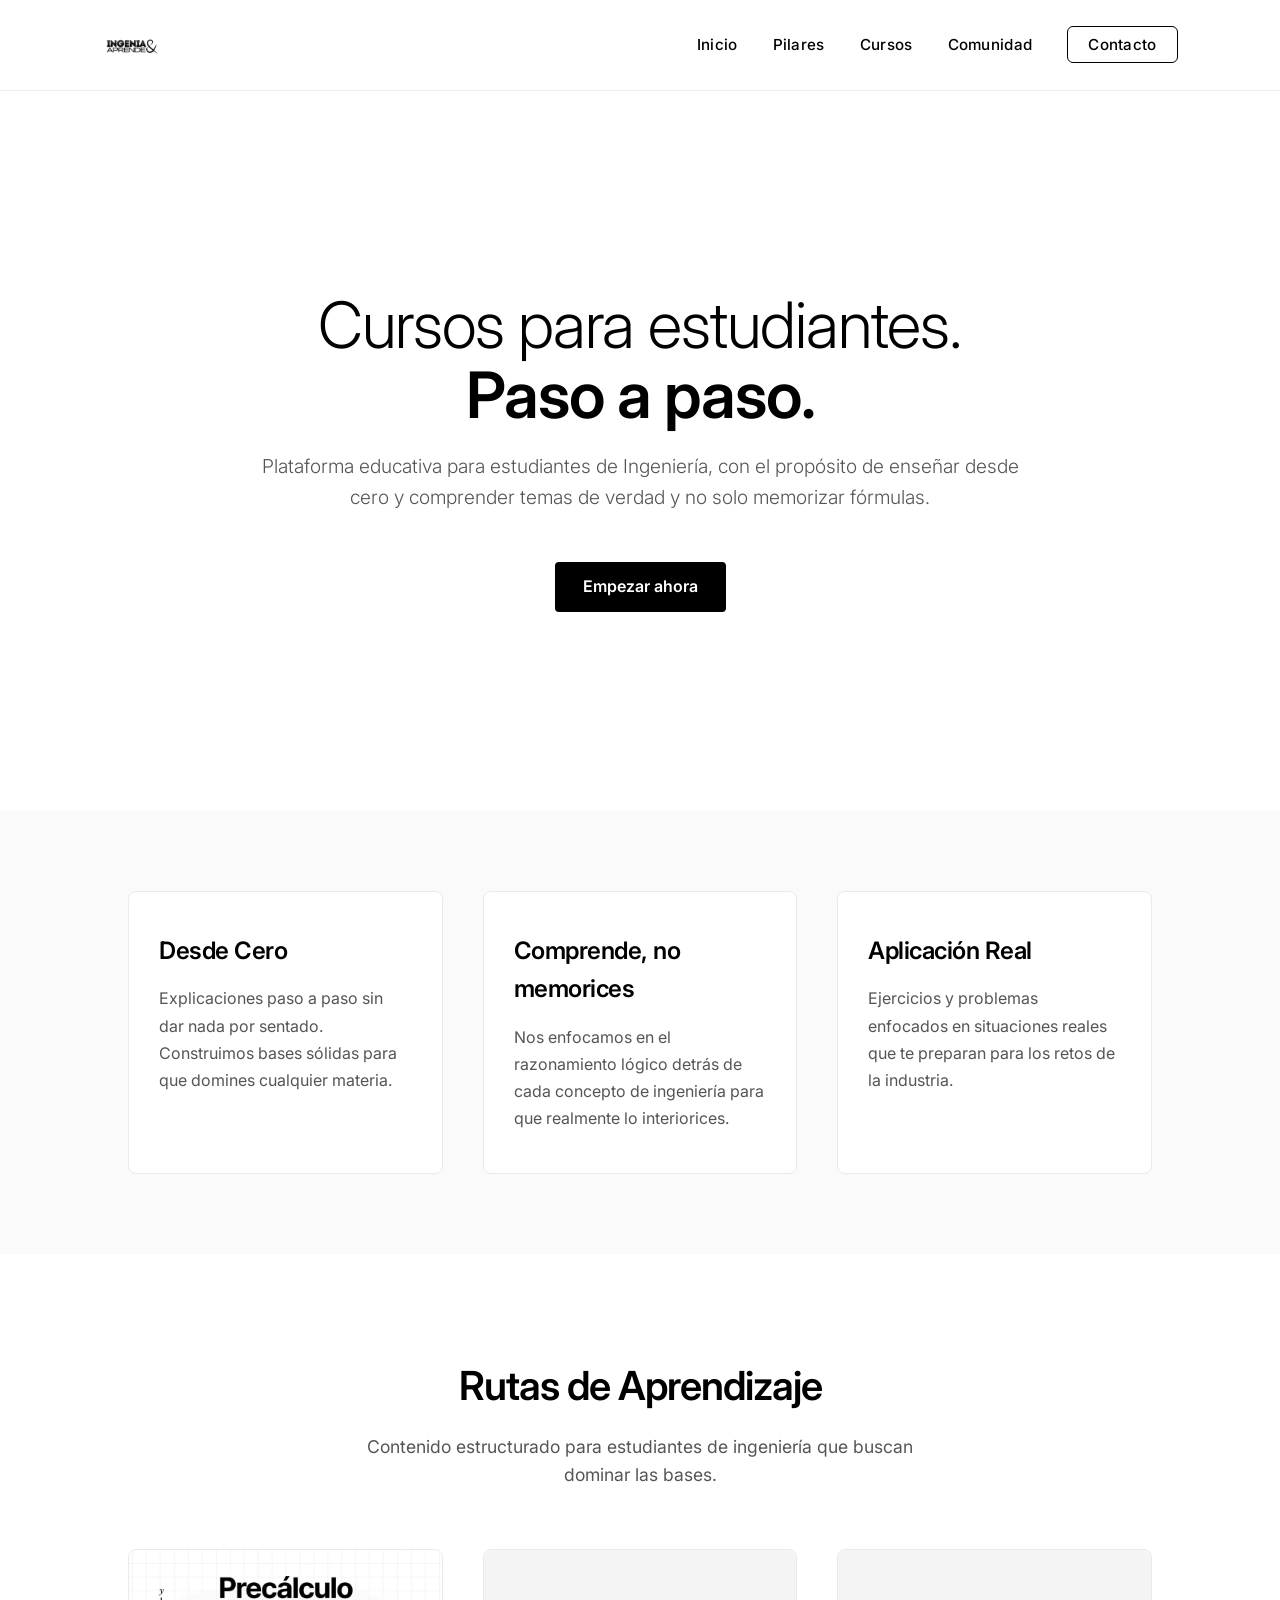
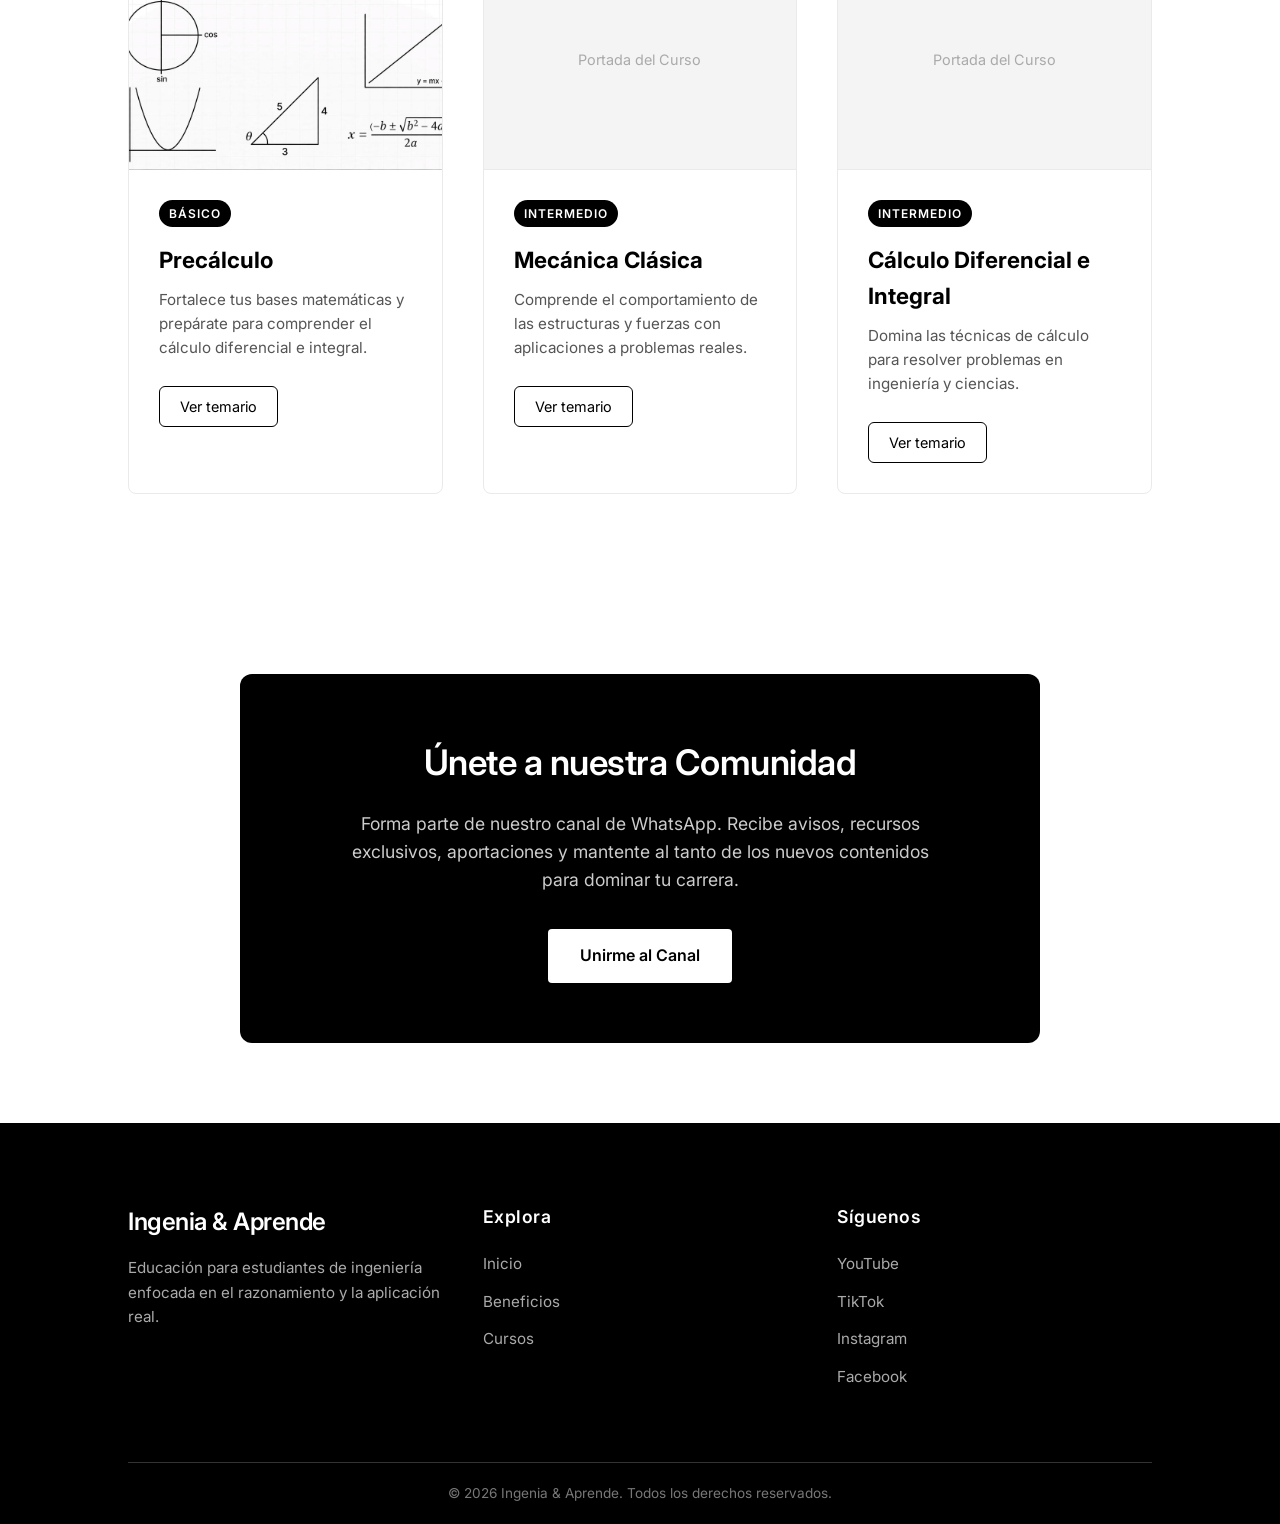
==== commit 459e2f81: "CAMBIO SEOS" ====
--- a/index.html
+++ b/index.html
@@ -80,7 +80,7 @@
 
         <div class="hero-content">
 
-            <h1>Aprende hoy. <br><span>Ingenia el mañana.</span></h1>
+            <h1>Cursos para estudiantes. <br><span>Paso a paso.</span></h1>
 
             <p>Plataforma educativa para estudiantes de Ingeniería, con el propósito de enseñar desde cero y comprender temas de verdad y no solo memorizar fórmulas.</p>
 
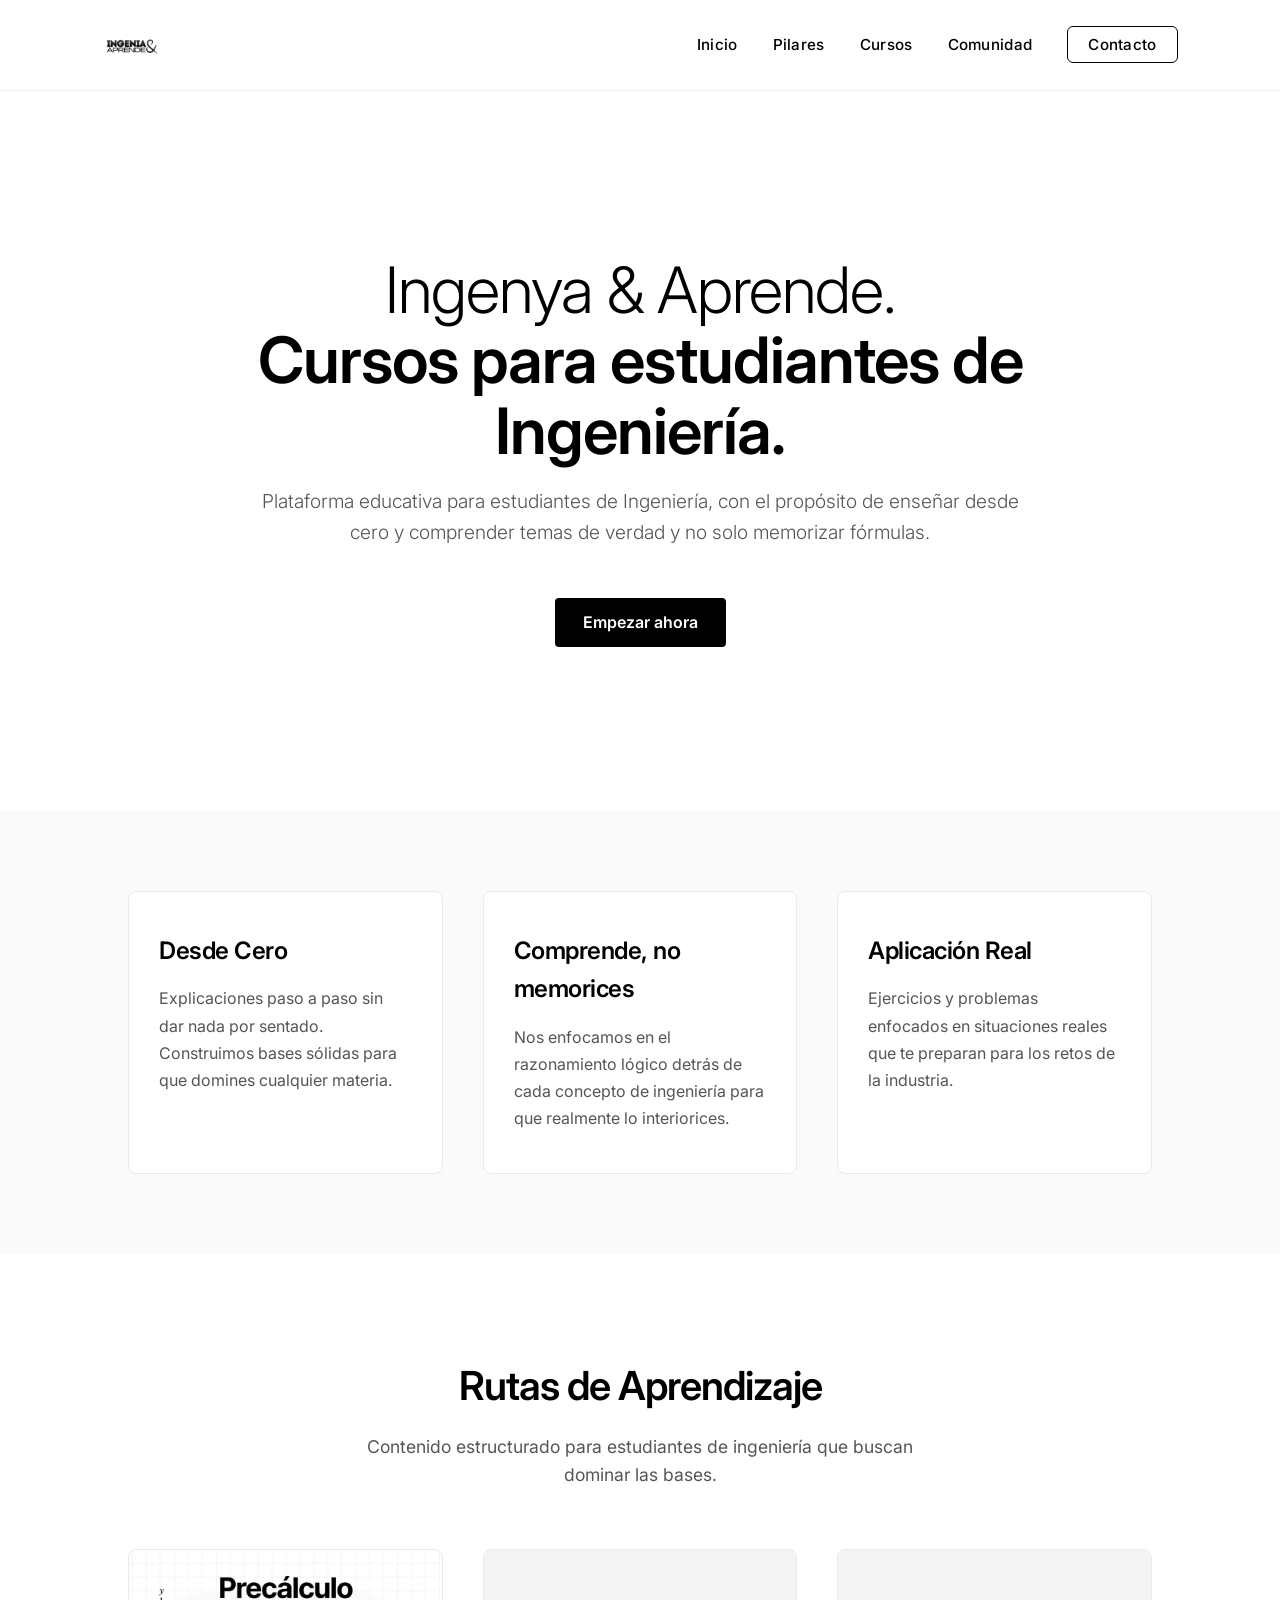
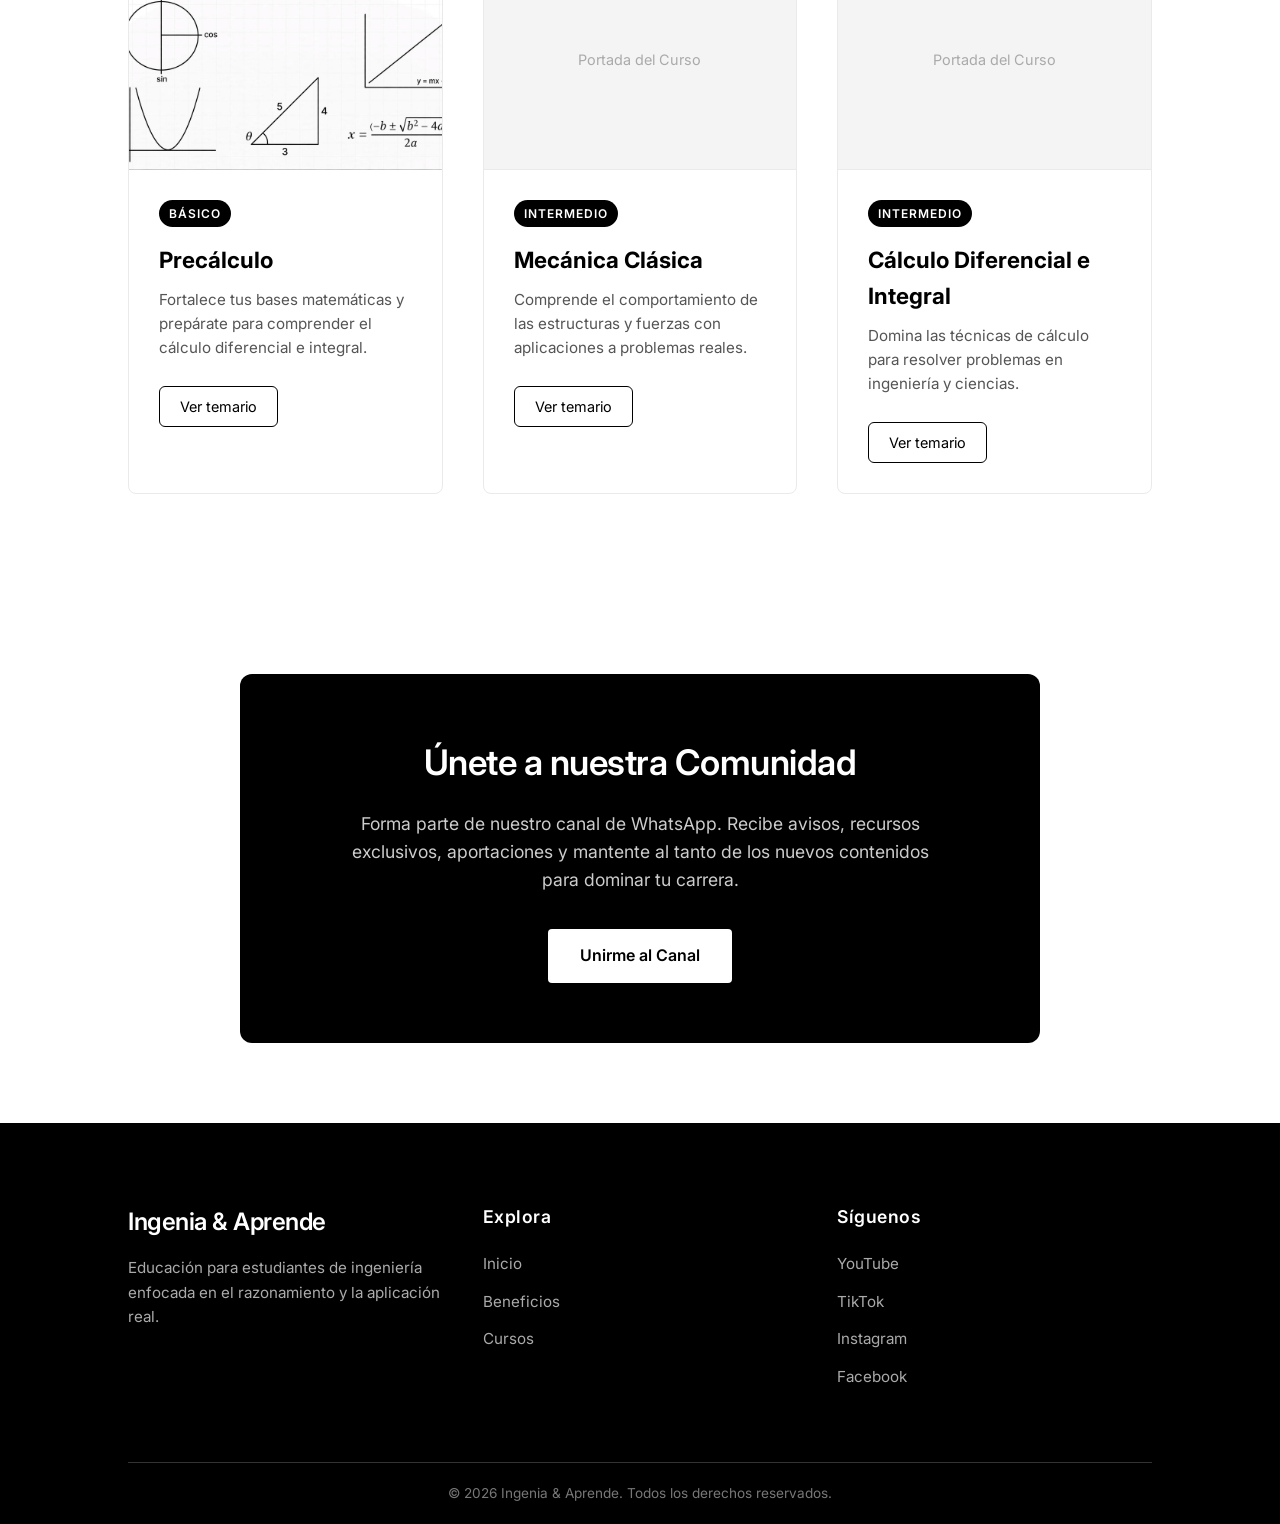
==== commit 66c95534: "kk" ====
--- a/index.html
+++ b/index.html
@@ -80,7 +80,7 @@
 
         <div class="hero-content">
 
-            <h1>Cursos para estudiantes. <br><span>Paso a paso.</span></h1>
+            <h1>Ingenya & Aprende. <br><span>Cursos para estudiantes de Ingeniería.</span></h1>
 
             <p>Plataforma educativa para estudiantes de Ingeniería, con el propósito de enseñar desde cero y comprender temas de verdad y no solo memorizar fórmulas.</p>
 
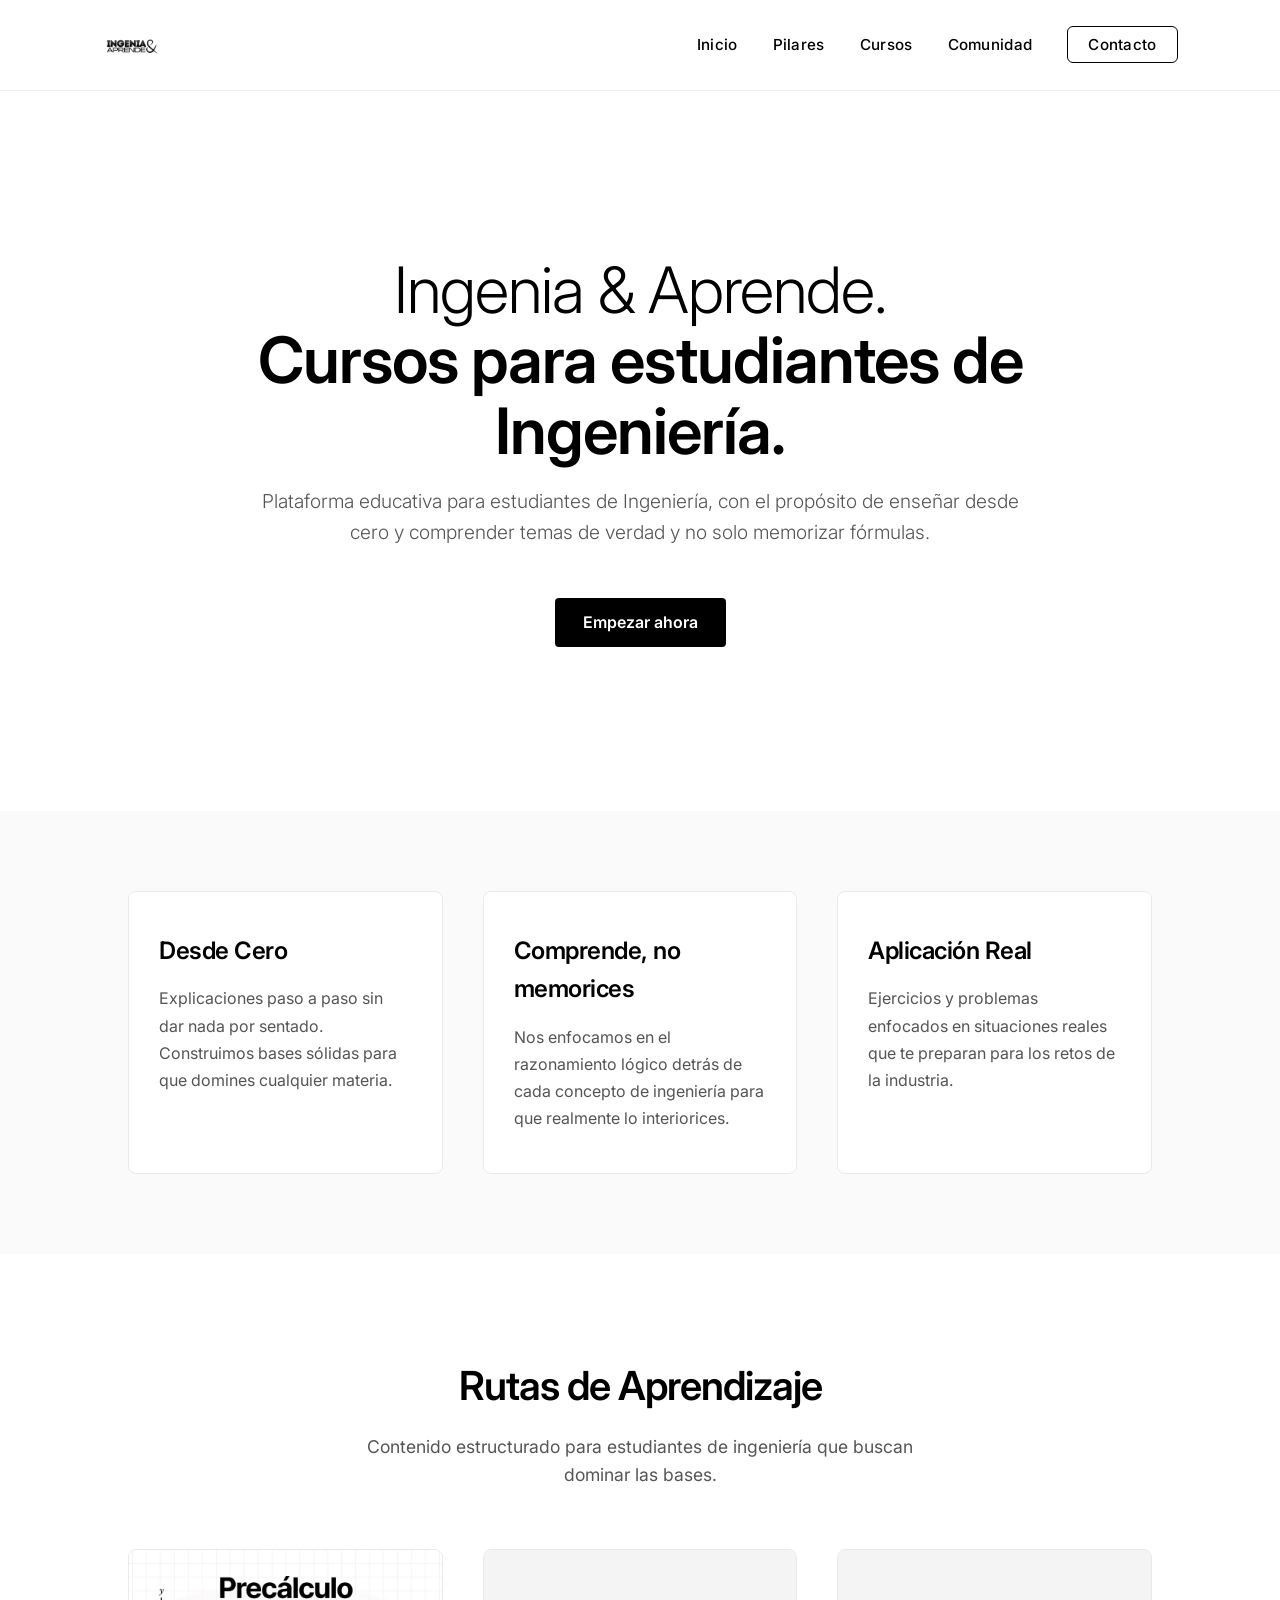
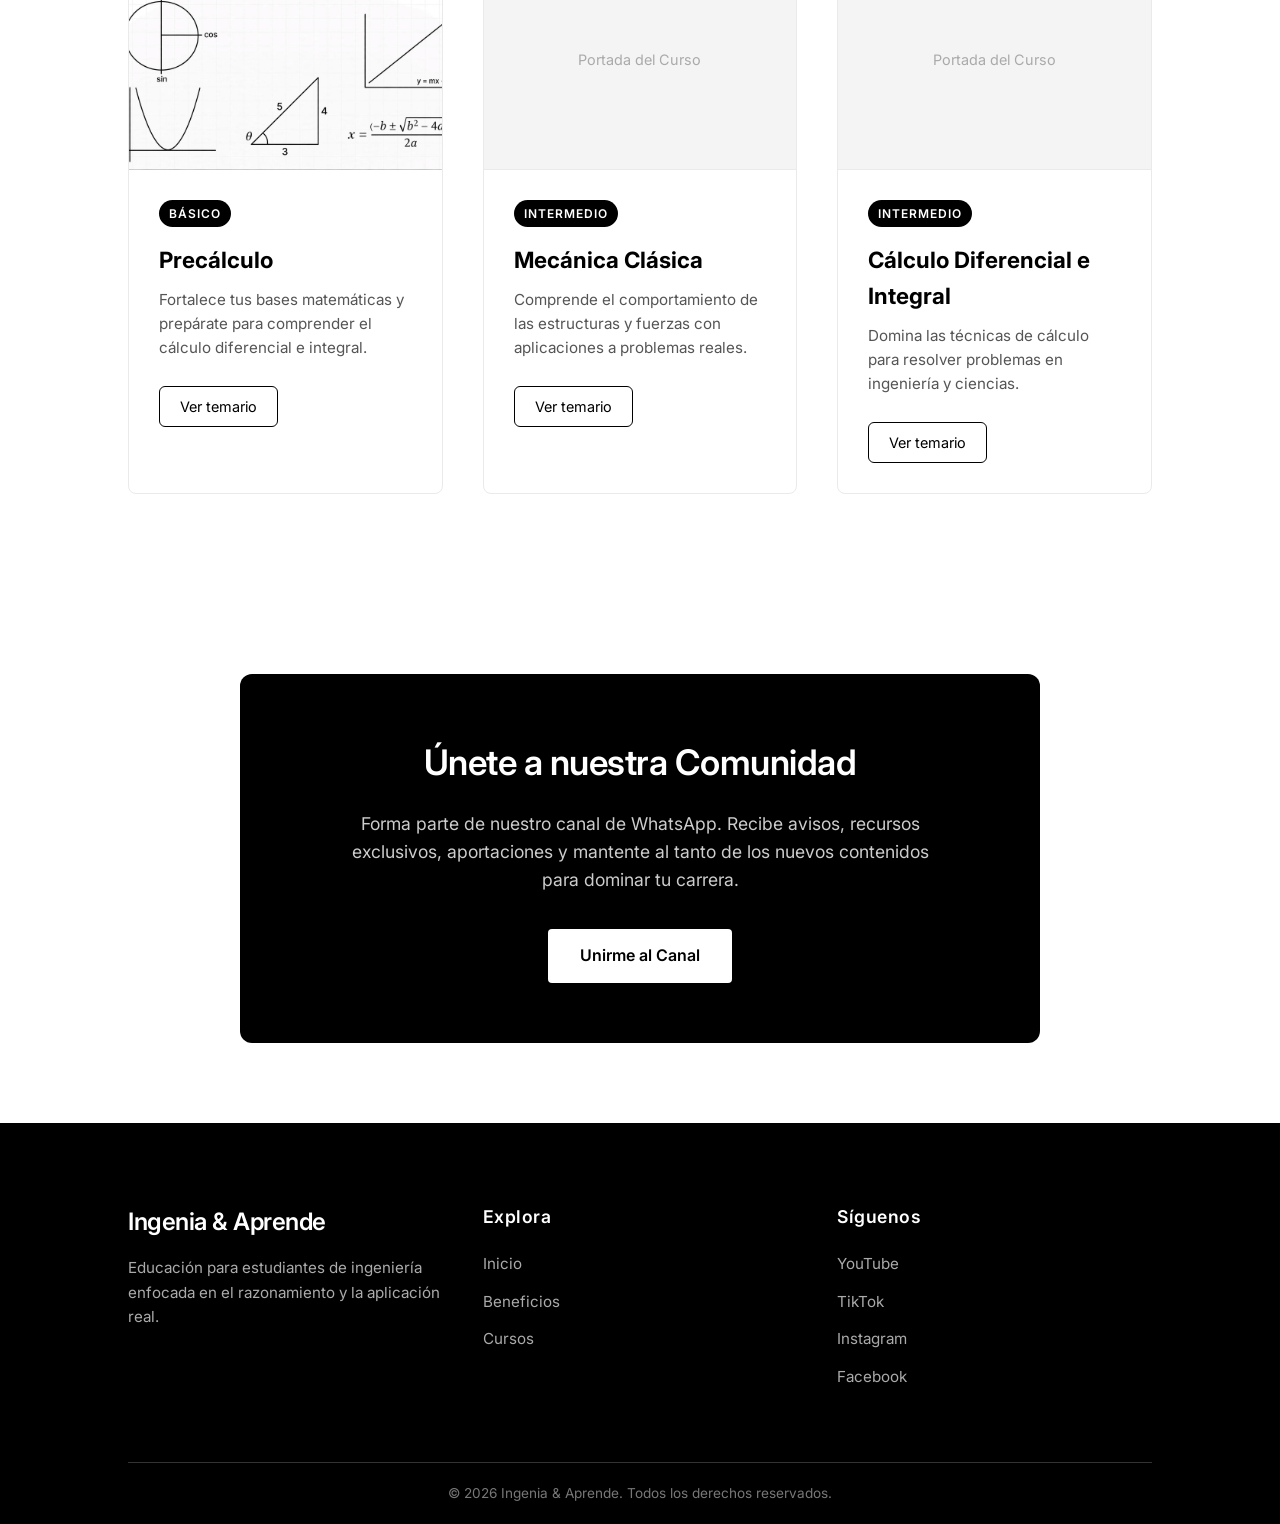
==== commit 48267238: "dd" ====
--- a/index.html
+++ b/index.html
@@ -80,7 +80,7 @@
 
         <div class="hero-content">
 
-            <h1>Ingenya & Aprende. <br><span>Cursos para estudiantes de Ingeniería.</span></h1>
+            <h1>Ingenia & Aprende. <br><span>Cursos para estudiantes de Ingeniería.</span></h1>
 
             <p>Plataforma educativa para estudiantes de Ingeniería, con el propósito de enseñar desde cero y comprender temas de verdad y no solo memorizar fórmulas.</p>
 
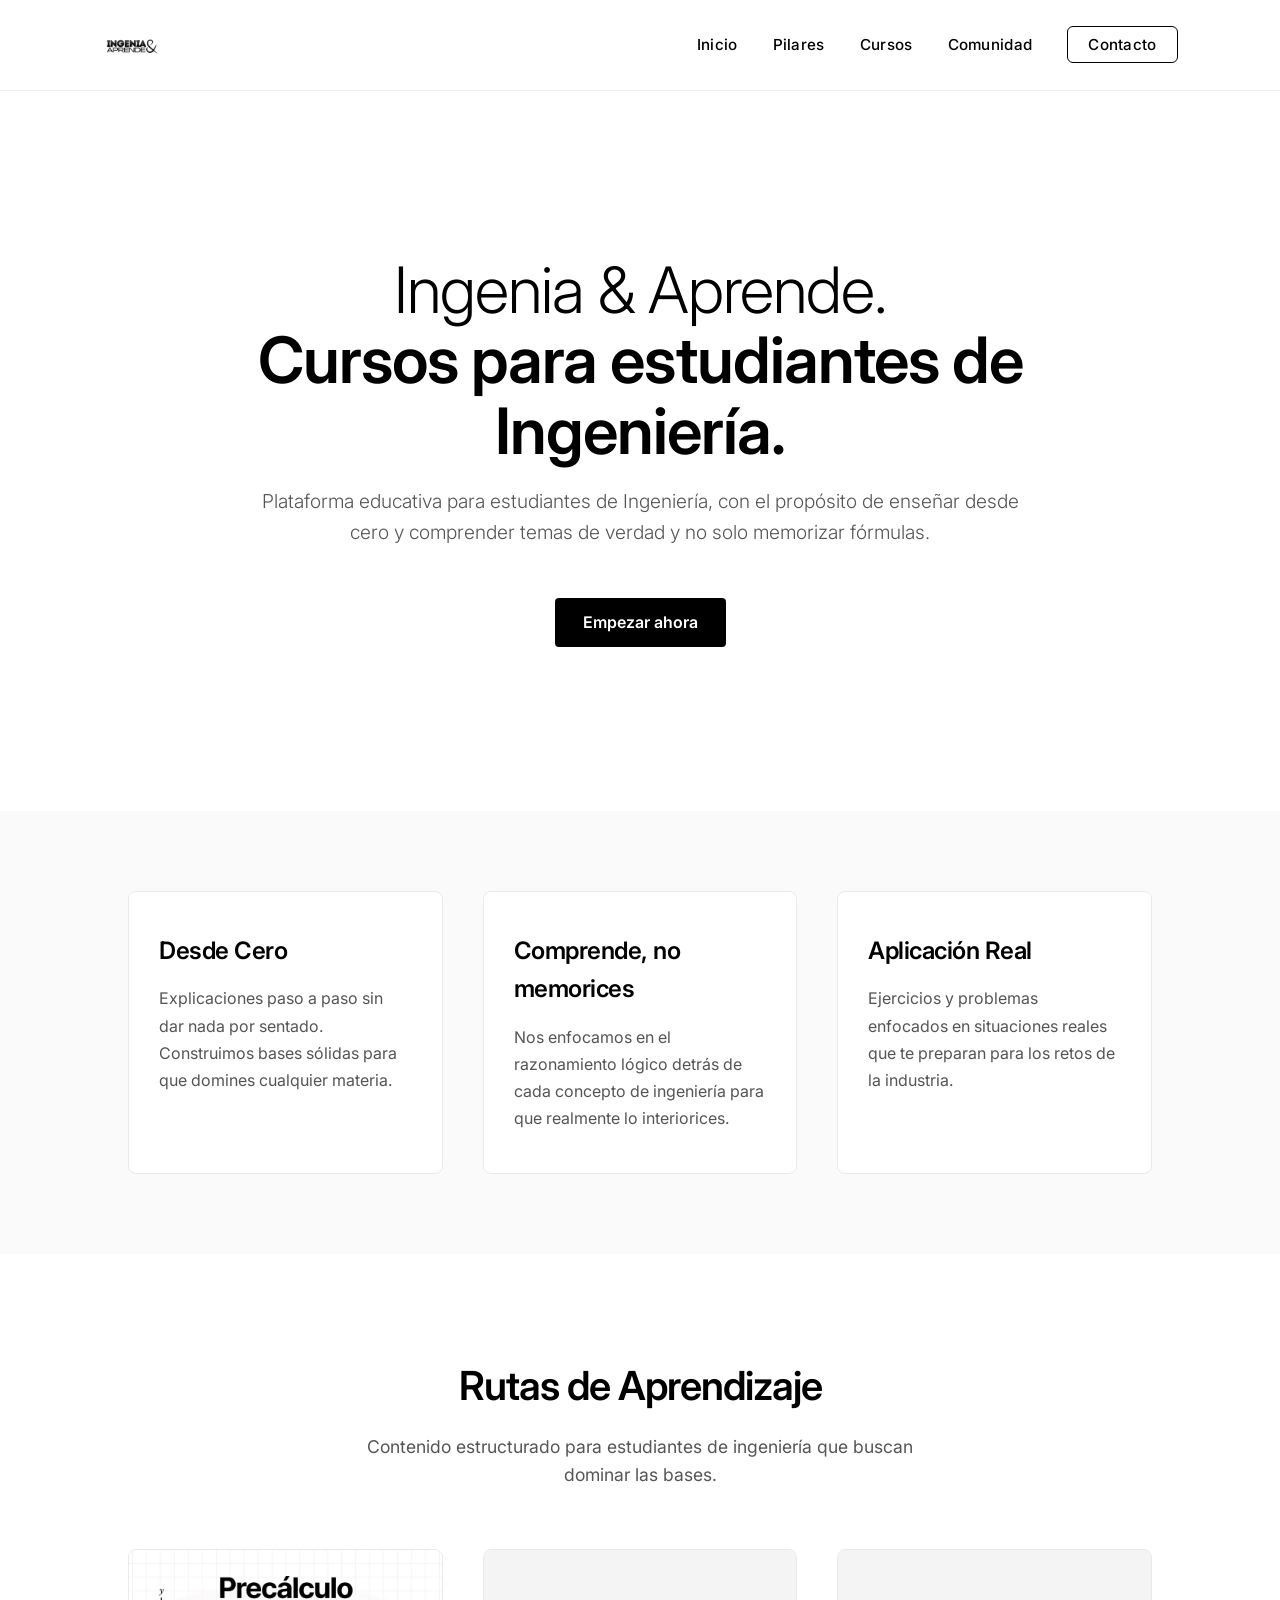
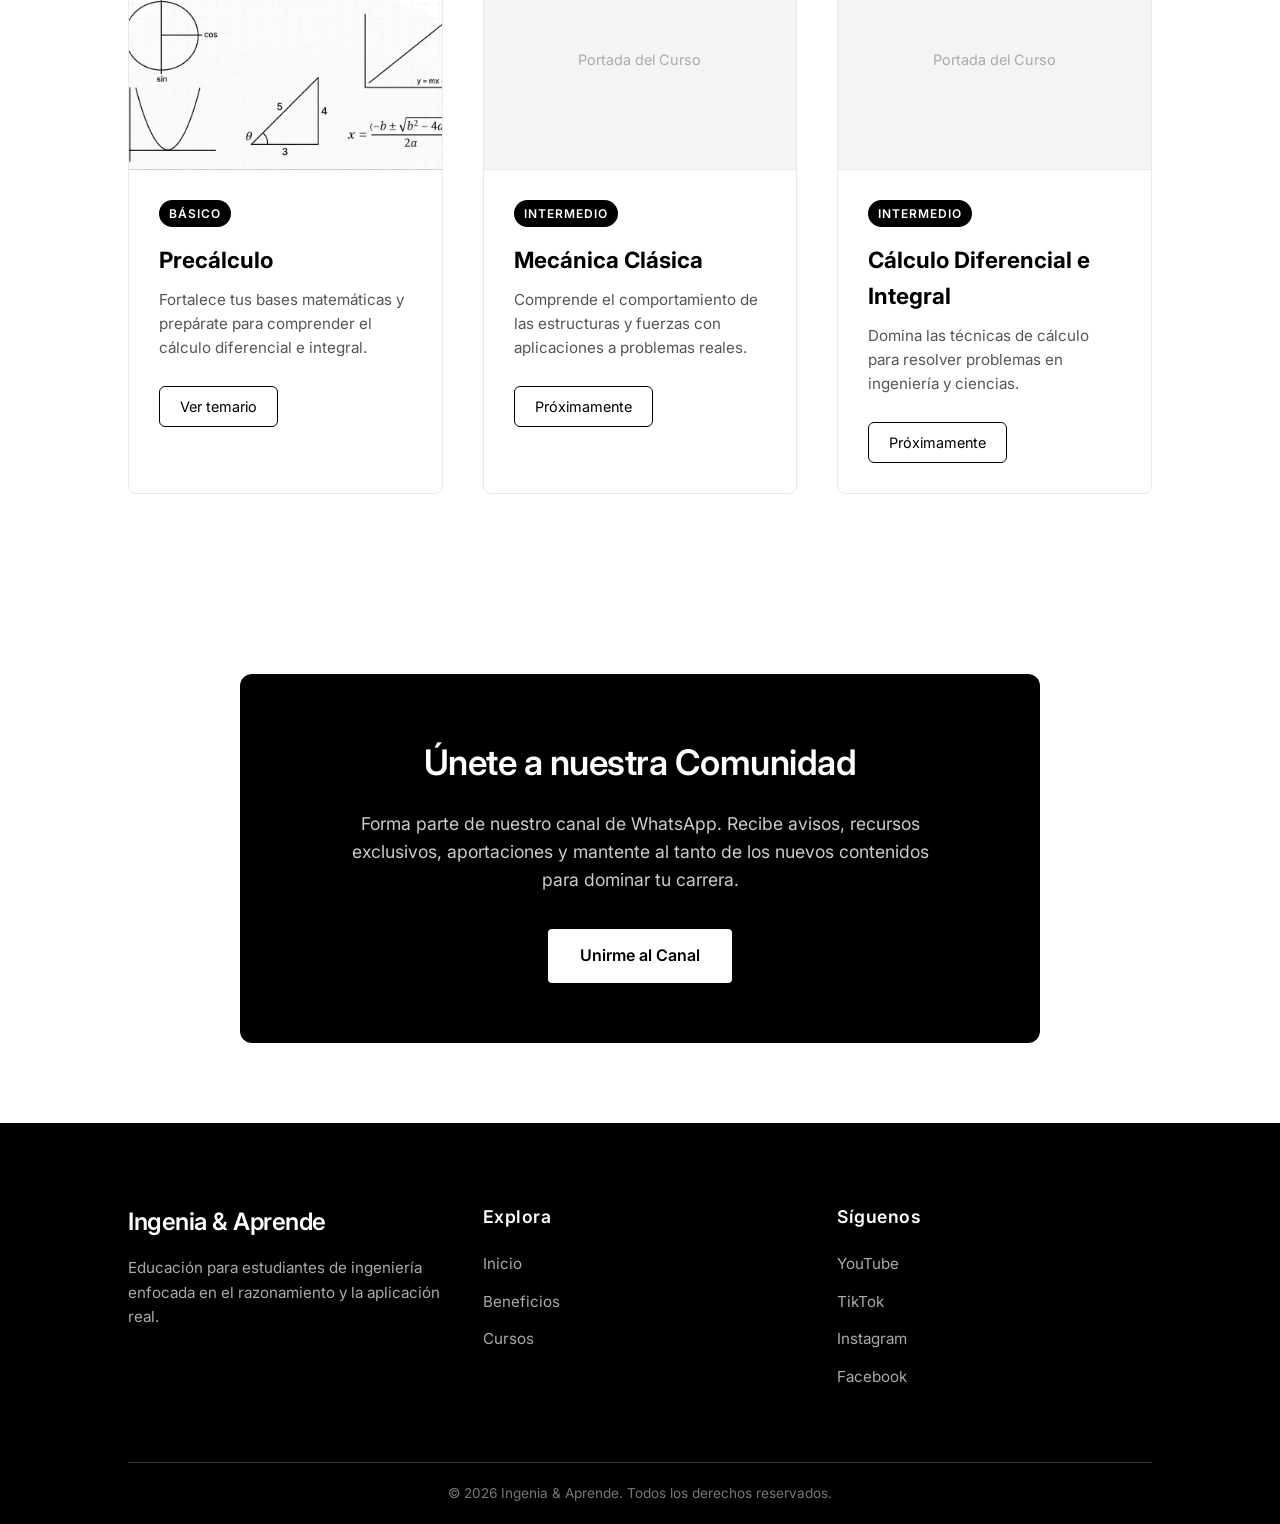
==== commit 4017a22d: "index actualizado" ====
--- a/index.html
+++ b/index.html
@@ -1,417 +1,240 @@
 <!DOCTYPE html>
-
 <html lang="es">
-
 <head>
-
     <meta charset="UTF-8">
-
     <meta name="viewport" content="width=device-width, initial-scale=1.0">
-
-    <title>Ingenia y Aprende</title>
+    
+    <!-- SEO Principal -->
+    <title>Ingenia y Aprende | Cursos de Precálculo y Cálculo para Ingeniería</title>
+    <meta name="description" content="Plataforma educativa para estudiantes de ingeniería. Aprende precálculo, cálculo diferencial e integral y mecánica clásica paso a paso desde cero, sin memorizar fórmulas.">
+    <meta name="robots" content="index, follow">
+    <link rel="canonical" href="https://ingenia-web.pages.dev/">
+
+    <!-- Open Graph / Vista previa al compartir en WhatsApp, Facebook y redes -->
+    <meta property="og:type" content="website">
+    <meta property="og:site_name" content="Ingenia y Aprende">
+    <meta property="og:title" content="Ingenia & Aprende | Cursos para Estudiantes de Ingeniería">
+    <meta property="og:description" content="Explicaciones paso a paso desde cero, ejercicios resueltos y guías de precálculo, cálculo y ciencias básicas.">
+    <meta property="og:url" content="https://ingenia-web.pages.dev/">
+    <meta property="og:image" content="https://ingenia-web.pages.dev/LOGO%20INGENIA%20Y%20APRENDE.png">
+
+    <!-- Datos Estructurados Schema.org para Google -->
+    <script type="application/ld+json">
+    {
+      "@context": "https://schema.org",
+      "@type": "EducationalOrganization",
+      "name": "Ingenia y Aprende",
+      "url": "https://ingenia-web.pages.dev/",
+      "logo": "https://ingenia-web.pages.dev/LOGO%20INGENIA%20Y%20APRENDE.png",
+      "description": "Plataforma educativa para estudiantes de Ingeniería enfocada en enseñar desde cero mediante el razonamiento lógico y la aplicación real.",
+      "sameAs": [
+        "https://www.youtube.com/@IngeniaAprende-e6x",
+        "https://www.tiktok.com/@ingenia_aprende",
+        "https://www.instagram.com/ingeniayaprende",
+        "https://www.facebook.com/profile.php?id=61585189825325"
+      ]
+    }
+    </script>
 
     <!-- Vinculamos la hoja de estilos -->
-
     <link rel="stylesheet" href="styles.css">
-
+    
     <!-- Fuente elegante y limpia de Google Fonts -->
-
+    <link rel="preconnect" href="https://fonts.googleapis.com">
+    <link rel="preconnect" href="https://fonts.gstatic.com" crossorigin>
     <link href="https://fonts.googleapis.com/css2?family=Inter:wght@300;400;600&display=swap" rel="stylesheet">
-
 </head>
-
 <body>
 
-
-
     <!-- Barra de Navegación -->
-
     <nav class="navbar" id="navbar">
-
         <div class="logo-container">
-
             <a href="#inicio">
-
                 <img src="LOGO INGENIA Y APRENDE.png" alt="Logo Ingenia y Aprende" class="logo">
-
             </a>
-
-        </div>
-
-
+        </div>
 
         <!-- Botón Hamburguesa para pantallas pequeñas -->
-
         <button class="hamburger" id="hamburger" aria-label="Abrir menú">
-
             <span class="bar"></span>
-
             <span class="bar"></span>
-
             <span class="bar"></span>
-
         </button>
 
-
-
         <!-- Enlaces de navegación -->
-
         <ul class="nav-links" id="nav-menu">
-
             <li><a href="#inicio">Inicio</a></li>
-
             <li><a href="#beneficios">Pilares</a></li>
-
             <li><a href="#cursos">Cursos</a></li>
-
             <li><a href="#comunidad">Comunidad</a></li>
-
             <li><a href="#contacto" class="btn-outline">Contacto</a></li>
-
         </ul>
-
     </nav>
 
-
-
     <!-- Sección Principal (Hero) -->
-
     <header id="inicio" class="hero">
-
         <div class="hero-content">
-
-            <h1>Ingenia & Aprende. <br><span>Cursos para estudiantes de Ingeniería.</span></h1>
-
+            <h1>Ingenia &amp; Aprende. <br><span>Cursos para estudiantes de Ingeniería.</span></h1>
             <p>Plataforma educativa para estudiantes de Ingeniería, con el propósito de enseñar desde cero y comprender temas de verdad y no solo memorizar fórmulas.</p>
-
             <a href="#cursos" class="btn-solid">Empezar ahora</a>
-
-        </div>
-
+        </div>
     </header>
 
-
-
     <!-- Sección de Beneficios / Pilares -->
-
     <section id="beneficios" class="features">
-
         <div class="feature-box">
-
             <h3>Desde Cero</h3>
-
             <p>Explicaciones paso a paso sin dar nada por sentado. Construimos bases sólidas para que domines cualquier materia.</p>
-
-        </div>
-
+        </div>
         <div class="feature-box">
-
             <h3>Comprende, no memorices</h3>
-
             <p>Nos enfocamos en el razonamiento lógico detrás de cada concepto de ingeniería para que realmente lo interiorices.</p>
-
-        </div>
-
+        </div>
         <div class="feature-box">
-
             <h3>Aplicación Real</h3>
-
             <p>Ejercicios y problemas enfocados en situaciones reales que te preparan para los retos de la industria.</p>
-
-        </div>
-
+        </div>
     </section>
 
-
-
     <!-- Sección de Cursos -->
-
     <section id="cursos" class="courses-section">
-
         <div class="section-title">
-
             <h2>Rutas de Aprendizaje</h2>
-
             <p>Contenido estructurado para estudiantes de ingeniería que buscan dominar las bases.</p>
-
-        </div>
-
-
+        </div>
 
         <div class="courses-grid">
-
             <!-- Curso 1 -->
-
-<article class="course-card">
-
-    <div class="course-image">
-
-        <img src="PORTADA PRECALCULO.jpg" alt="Portada del curso de Precálculo">
-
-    </div>
-
-    <div class="course-content">
-
-        <span class="tag">Básico</span>
-
-        <h3>Precálculo</h3>
-
-        <p>Fortalece tus bases matemáticas y prepárate para comprender el cálculo diferencial e integral.</p>
-
-        <a href="precalculo.html" class="btn-outline btn-small">Ver temario</a>
-
-    </div>
-
-</article>
-
-
+            <article class="course-card">
+                <div class="course-image">
+                    <img src="PORTADA PRECALCULO.jpg" alt="Portada del curso de Precálculo" loading="lazy">
+                </div>
+                <div class="course-content">
+                    <span class="tag">Básico</span>
+                    <h3>Precálculo</h3>
+                    <p>Fortalece tus bases matemáticas y prepárate para comprender el cálculo diferencial e integral.</p>
+                    <a href="precalculo.html" class="btn-outline btn-small">Ver temario</a>
+                </div>
+            </article>
 
             <!-- Curso 2 -->
-
             <article class="course-card">
-
                 <div class="course-image placeholder-img">
-
                     <span>Portada del Curso</span>
-
-                </div>
-
+                </div>
                 <div class="course-content">
-
                     <span class="tag">Intermedio</span>
-
                     <h3>Mecánica Clásica</h3>
-
                     <p>Comprende el comportamiento de las estructuras y fuerzas con aplicaciones a problemas reales.</p>
-
-                    <a href="#" class="btn-outline btn-small">Ver temario</a>
-
-                </div>
-
+                    <a href="#cursos" class="btn-outline btn-small" aria-disabled="true">Próximamente</a>
+                </div>
             </article>
 
-
-
             <!-- Curso 3 -->
-
             <article class="course-card">
-
                 <div class="course-image placeholder-img">
-
                     <span>Portada del Curso</span>
-
-                </div>
-
+                </div>
                 <div class="course-content">
-
                     <span class="tag">Intermedio</span>
-
                     <h3>Cálculo Diferencial e Integral</h3>
-
                     <p>Domina las técnicas de cálculo para resolver problemas en ingeniería y ciencias.</p>
-
-                    <a href="#" class="btn-outline btn-small">Ver temario</a>
-
-                </div>
-
+                    <a href="#cursos" class="btn-outline btn-small" aria-disabled="true">Próximamente</a>
+                </div>
             </article>
-
-        </div>
-
+        </div>
     </section>
 
-<!-- Sección de Comunidad -->
-
+    <!-- Sección de Comunidad -->
     <section id="comunidad" class="community-section">
-
         <div class="community-box">
-
             <h2>Únete a nuestra Comunidad</h2>
-
             <p>Forma parte de nuestro canal de WhatsApp. Recibe avisos, recursos exclusivos, aportaciones y mantente al tanto de los nuevos contenidos para dominar tu carrera.</p>
-
-            <!-- Cambia el # por el link de tu canal de WhatsApp cuando lo tengas -->
-
-            <a href="https://chat.whatsapp.com/BagZ3MLlOzRJbMEnUu4EBl" class="btn-white" target="_blank">Unirme al Canal</a>
-
-        </div>
-
+            <a href="https://chat.whatsapp.com/BagZ3MLlOzRJbMEnUu4EBl" class="btn-white" target="_blank" rel="noopener noreferrer">Unirme al Canal</a>
+        </div>
     </section>
 
     <!-- Pie de Página (Footer) -->
-
     <footer id="contacto" class="site-footer">
-
         <div class="footer-content">
-
             <!-- Columna 1: Marca -->
-
             <div class="footer-col">
-
-                <h3 class="footer-logo-text">Ingenia & Aprende</h3>
-
+                <h3 class="footer-logo-text">Ingenia &amp; Aprende</h3>
                 <p>Educación para estudiantes de ingeniería enfocada en el razonamiento y la aplicación real.</p>
-
             </div>
-
            
-
             <!-- Columna 2: Enlaces rápidos -->
-
             <div class="footer-col">
-
                 <h4>Explora</h4>
-
                 <ul>
-
                     <li><a href="#inicio">Inicio</a></li>
-
                     <li><a href="#beneficios">Beneficios</a></li>
-
                     <li><a href="#cursos">Cursos</a></li>
-
                 </ul>
-
             </div>
-
            
-
             <!-- Columna 3: Redes Sociales -->
-
             <div class="footer-col">
-
                 <h4>Síguenos</h4>
-
                 <ul class="social-links">
-
-                    <li><a href="http://www.youtube.com/@IngeniaAprende-e6x" target="_blank">YouTube</a></li>
-
-                    <li><a href="https://www.tiktok.com/@ingenia_aprende?is_from_webapp=1&sender_device=pc" target="_blank">TikTok</a></li>
-
-                    <li><a href="https://www.instagram.com/ingeniayaprende?utm_source=ig_web_button_share_sheet&obrf=ZDNlZDc0MzIxNw==" target="_blank">Instagram</a></li>
-
-                    <li><a href="https://www.facebook.com/profile.php?id=61585189825325" target="_blank">Facebook</a></li>
-
+                    <li><a href="https://www.youtube.com/@IngeniaAprende-e6x" target="_blank" rel="noopener noreferrer">YouTube</a></li>
+                    <li><a href="https://www.tiktok.com/@ingenia_aprende?is_from_webapp=1&sender_device=pc" target="_blank" rel="noopener noreferrer">TikTok</a></li>
+                    <li><a href="https://www.instagram.com/ingeniayaprende?utm_source=ig_web_button_share_sheet&obrf=ZDNlZDc0MzIxNw==" target="_blank" rel="noopener noreferrer">Instagram</a></li>
+                    <li><a href="https://www.facebook.com/profile.php?id=61585189825325" target="_blank" rel="noopener noreferrer">Facebook</a></li>
                 </ul>
-
             </div>
-
-        </div>
-
+        </div>
        
-
         <!-- Línea final de derechos -->
-
         <div class="footer-bottom">
-
-            <p>&copy; 2026 Ingenia & Aprende. Todos los derechos reservados.</p>
-
-        </div>
-
+            <p>&copy; 2026 Ingenia &amp; Aprende. Todos los derechos reservados.</p>
+        </div>
     </footer>
 
-
-
     <!-- Script para animaciones al hacer scroll -->
-
     <script>
-
-        // Seleccionamos todos los elementos que queremos animar
-
         const animatedElements = document.querySelectorAll('.feature-box, .course-card, .site-footer, .community-box');
 
-
-
-        // Configuramos el observador
-
         const observer = new IntersectionObserver((entries) => {
-
             entries.forEach((entry) => {
-
-                // Si el elemento entra en la pantalla del usuario
-
                 if (entry.isIntersecting) {
-
                     entry.target.classList.add('visible');
-
                 }
-
             });
-
         }, {
-
-            threshold: 0.15 // Se activa cuando al menos el 15% del elemento es visible
-
-        });
-
-
-
-        // Le decimos al observador que vigile cada uno de los elementos
+            threshold: 0.15
+        });
 
         animatedElements.forEach((el) => {
-
             observer.observe(el);
-
         });
 
         // === INTERACTIVIDAD DEL MENÚ ===
-
         const navbar = document.getElementById('navbar');
-
         const hamburger = document.getElementById('hamburger');
-
         const navMenu = document.getElementById('nav-menu');
-
         const navLinks = document.querySelectorAll('.nav-links a');
 
-
-
-        // Sombra / Ajuste al hacer scroll
-
         window.addEventListener('scroll', () => {
-
             if (window.scrollY > 30) {
-
                 navbar.classList.add('scrolled');
-
             } else {
-
                 navbar.classList.remove('scrolled');
-
             }
-
-        });
-
-
-
-        // Abrir/Cerrar menú móvil
+        });
 
         hamburger.addEventListener('click', () => {
-
             hamburger.classList.toggle('active');
-
             navMenu.classList.toggle('active');
-
-        });
-
-
-
-        // Cerrar el menú al hacer clic en cualquier opción
+        });
 
         navLinks.forEach(link => {
-
             link.addEventListener('click', () => {
-
                 hamburger.classList.remove('active');
-
                 navMenu.classList.remove('active');
-
             });
-
-        });
-
+        });
     </script>
 
 </body>
-
-</html> +</html>
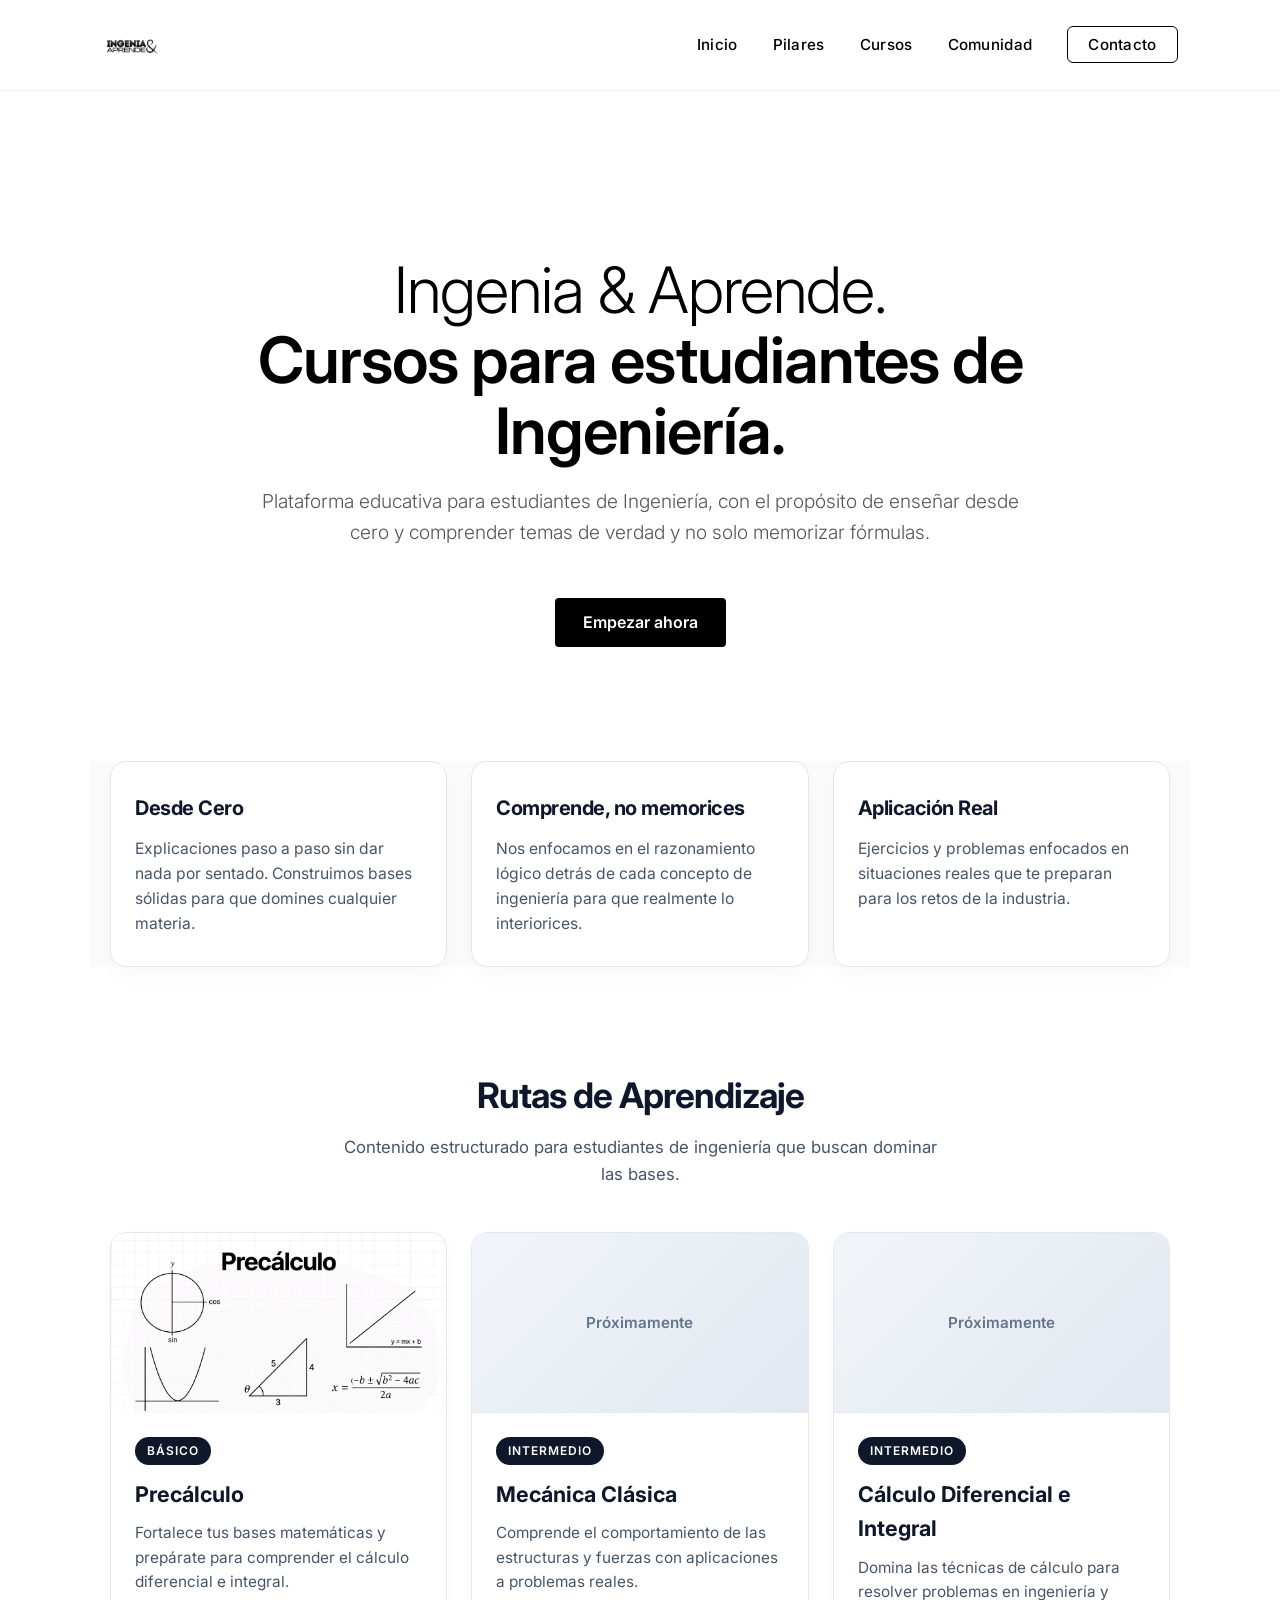
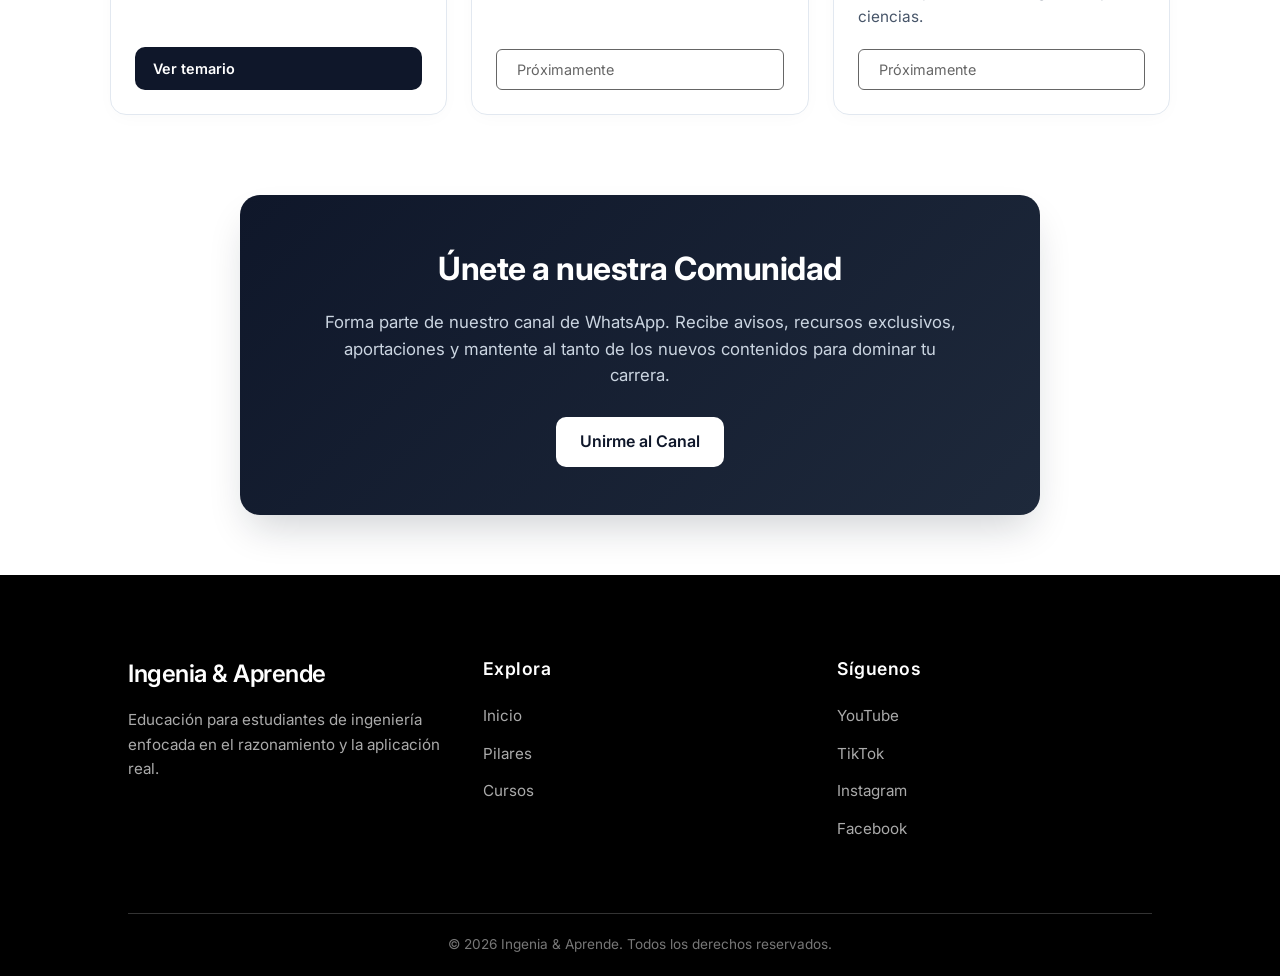
==== commit 549a8115: "ACT 2" ====
--- a/index.html
+++ b/index.html
@@ -8,9 +8,10 @@
     <title>Ingenia y Aprende | Cursos de Precálculo y Cálculo para Ingeniería</title>
     <meta name="description" content="Plataforma educativa para estudiantes de ingeniería. Aprende precálculo, cálculo diferencial e integral y mecánica clásica paso a paso desde cero, sin memorizar fórmulas.">
     <meta name="robots" content="index, follow">
+    <meta name="google-site-verification" content="iMwYRKRksUBGC4zjC7XADyJjQ9bQVH4DYBpXtKliJLs" />
     <link rel="canonical" href="https://ingenia-web.pages.dev/">
 
-    <!-- Open Graph / Vista previa al compartir en WhatsApp, Facebook y redes -->
+    <!-- Open Graph / Redes Sociales -->
     <meta property="og:type" content="website">
     <meta property="og:site_name" content="Ingenia y Aprende">
     <meta property="og:title" content="Ingenia & Aprende | Cursos para Estudiantes de Ingeniería">
@@ -18,31 +19,214 @@
     <meta property="og:url" content="https://ingenia-web.pages.dev/">
     <meta property="og:image" content="https://ingenia-web.pages.dev/LOGO%20INGENIA%20Y%20APRENDE.png">
 
-    <!-- Datos Estructurados Schema.org para Google -->
-    <script type="application/ld+json">
-    {
-      "@context": "https://schema.org",
-      "@type": "EducationalOrganization",
-      "name": "Ingenia y Aprende",
-      "url": "https://ingenia-web.pages.dev/",
-      "logo": "https://ingenia-web.pages.dev/LOGO%20INGENIA%20Y%20APRENDE.png",
-      "description": "Plataforma educativa para estudiantes de Ingeniería enfocada en enseñar desde cero mediante el razonamiento lógico y la aplicación real.",
-      "sameAs": [
-        "https://www.youtube.com/@IngeniaAprende-e6x",
-        "https://www.tiktok.com/@ingenia_aprende",
-        "https://www.instagram.com/ingeniayaprende",
-        "https://www.facebook.com/profile.php?id=61585189825325"
-      ]
-    }
-    </script>
-
-    <!-- Vinculamos la hoja de estilos -->
+    <!-- Vinculamos la hoja de estilos base y fuentes -->
     <link rel="stylesheet" href="styles.css">
-    
-    <!-- Fuente elegante y limpia de Google Fonts -->
     <link rel="preconnect" href="https://fonts.googleapis.com">
     <link rel="preconnect" href="https://fonts.gstatic.com" crossorigin>
-    <link href="https://fonts.googleapis.com/css2?family=Inter:wght@300;400;600&display=swap" rel="stylesheet">
+    <link href="https://fonts.googleapis.com/css2?family=Inter:wght@300;400;500;600;700&display=swap" rel="stylesheet">
+
+    <!-- Estilos Pro Consistentes con Jerarquía de Operaciones -->
+    <style>
+        .features {
+            display: grid;
+            grid-template-columns: repeat(auto-fit, minmax(280px, 1fr));
+            gap: 24px;
+            max-width: 1100px;
+            margin: -50px auto 60px auto;
+            padding: 0 20px;
+            position: relative;
+            z-index: 10;
+        }
+
+        .feature-box {
+            background: #ffffff;
+            border: 1.5px solid #e2e8f0;
+            border-radius: 16px;
+            padding: 30px 24px;
+            box-shadow: 0 10px 25px -5px rgba(0, 0, 0, 0.04);
+            transition: all 0.3s cubic-bezier(0.22, 1, 0.36, 1);
+            opacity: 0;
+            transform: translateY(20px);
+        }
+
+        .feature-box.visible {
+            opacity: 1;
+            transform: translateY(0);
+        }
+
+        .feature-box:hover {
+            transform: translateY(-4px);
+            border-color: #0f172a;
+            box-shadow: 0 15px 30px -5px rgba(15, 23, 42, 0.08);
+        }
+
+        .feature-box h3 {
+            font-size: 1.25rem;
+            font-weight: 700;
+            color: #0f172a;
+            margin-bottom: 12px;
+        }
+
+        .feature-box p {
+            color: #475569;
+            font-size: 0.98rem;
+            line-height: 1.6;
+            margin: 0;
+        }
+
+        .courses-section {
+            max-width: 1100px;
+            margin: 0 auto;
+            padding: 40px 20px 80px 20px;
+        }
+
+        .section-title {
+            text-align: center;
+            margin-bottom: 45px;
+        }
+
+        .section-title h2 {
+            font-size: 2.2rem;
+            font-weight: 700;
+            color: #0f172a;
+            margin-bottom: 10px;
+        }
+
+        .section-title p {
+            color: #475569;
+            font-size: 1.05rem;
+        }
+
+        .courses-grid {
+            display: grid;
+            grid-template-columns: repeat(auto-fit, minmax(320px, 1fr));
+            gap: 24px;
+        }
+
+        .course-card {
+            background: #ffffff;
+            border: 1.5px solid #e2e8f0;
+            border-radius: 16px;
+            overflow: hidden;
+            box-shadow: 0 4px 20px -4px rgba(0, 0, 0, 0.03);
+            transition: all 0.3s cubic-bezier(0.22, 1, 0.36, 1);
+            display: flex;
+            flex-direction: column;
+            opacity: 0;
+            transform: translateY(20px);
+        }
+
+        .course-card.visible {
+            opacity: 1;
+            transform: translateY(0);
+        }
+
+        .course-card:hover {
+            transform: translateY(-4px);
+            border-color: #cbd5e1;
+            box-shadow: 0 12px 30px -6px rgba(0, 0, 0, 0.08);
+        }
+
+        .course-image {
+            width: 100%;
+            height: 180px;
+            overflow: hidden;
+            background: #f1f5f9;
+        }
+
+        .course-image img {
+            width: 100%;
+            height: 100%;
+            object-fit: cover;
+            transition: transform 0.4s ease;
+        }
+
+        .course-card:hover .course-image img {
+            transform: scale(1.03);
+        }
+
+        .placeholder-img {
+            display: flex;
+            align-items: center;
+            justify-content: center;
+            background: linear-gradient(135deg, #f1f5f9, #e2e8f0);
+            color: #64748b;
+            font-weight: 600;
+            font-size: 0.95rem;
+        }
+
+        .course-content {
+            padding: 24px;
+            display: flex;
+            flex-direction: column;
+            flex-grow: 1;
+        }
+
+        .course-content .tag {
+            display: inline-block;
+            background: #0f172a;
+            color: #ffffff;
+            font-size: 0.75rem;
+            font-weight: 600;
+            padding: 4px 12px;
+            border-radius: 999px;
+            margin-bottom: 12px;
+            align-self: flex-start;
+        }
+
+        .course-content h3 {
+            font-size: 1.35rem;
+            font-weight: 700;
+            color: #0f172a;
+            margin-bottom: 10px;
+        }
+
+        .course-content p {
+            color: #475569;
+            font-size: 0.96rem;
+            line-height: 1.6;
+            margin-bottom: 20px;
+            flex-grow: 1;
+        }
+
+        .community-section {
+            max-width: 1100px;
+            margin: 0 auto 60px auto;
+            padding: 0 20px;
+        }
+
+        .community-box {
+            background: linear-gradient(135deg, #0f172a, #1e293b);
+            color: #ffffff;
+            border-radius: 20px;
+            padding: 48px 32px;
+            text-align: center;
+            box-shadow: 0 20px 40px -10px rgba(15, 23, 42, 0.2);
+            opacity: 0;
+            transform: translateY(20px);
+            transition: all 0.5s ease;
+        }
+
+        .community-box.visible {
+            opacity: 1;
+            transform: translateY(0);
+        }
+
+        .community-box h2 {
+            font-size: 2rem;
+            font-weight: 700;
+            margin-bottom: 14px;
+            color: #ffffff;
+        }
+
+        .community-box p {
+            color: #cbd5e1;
+            font-size: 1.05rem;
+            max-width: 650px;
+            margin: 0 auto 28px auto;
+            line-height: 1.6;
+        }
+    </style>
 </head>
 <body>
 
@@ -82,15 +266,15 @@
 
     <!-- Sección de Beneficios / Pilares -->
     <section id="beneficios" class="features">
-        <div class="feature-box">
+        <div class="feature-box animate-on-scroll">
             <h3>Desde Cero</h3>
             <p>Explicaciones paso a paso sin dar nada por sentado. Construimos bases sólidas para que domines cualquier materia.</p>
         </div>
-        <div class="feature-box">
+        <div class="feature-box animate-on-scroll">
             <h3>Comprende, no memorices</h3>
             <p>Nos enfocamos en el razonamiento lógico detrás de cada concepto de ingeniería para que realmente lo interiorices.</p>
         </div>
-        <div class="feature-box">
+        <div class="feature-box animate-on-scroll">
             <h3>Aplicación Real</h3>
             <p>Ejercicios y problemas enfocados en situaciones reales que te preparan para los retos de la industria.</p>
         </div>
@@ -105,7 +289,7 @@
 
         <div class="courses-grid">
             <!-- Curso 1 -->
-            <article class="course-card">
+            <article class="course-card animate-on-scroll">
                 <div class="course-image">
                     <img src="PORTADA PRECALCULO.jpg" alt="Portada del curso de Precálculo" loading="lazy">
                 </div>
@@ -113,33 +297,33 @@
                     <span class="tag">Básico</span>
                     <h3>Precálculo</h3>
                     <p>Fortalece tus bases matemáticas y prepárate para comprender el cálculo diferencial e integral.</p>
-                    <a href="precalculo.html" class="btn-outline btn-small">Ver temario</a>
+                    <a href="precalculo.html" style="background: #0f172a; color: #ffffff; padding: 10px 18px; border-radius: 10px; font-weight: 600; text-decoration: none; display: inline-block; font-size: 0.9rem; transition: background 0.2s;">Ver temario</a>
                 </div>
             </article>
 
             <!-- Curso 2 -->
-            <article class="course-card">
+            <article class="course-card animate-on-scroll">
                 <div class="course-image placeholder-img">
-                    <span>Portada del Curso</span>
+                    <span>Próximamente</span>
                 </div>
                 <div class="course-content">
                     <span class="tag">Intermedio</span>
                     <h3>Mecánica Clásica</h3>
                     <p>Comprende el comportamiento de las estructuras y fuerzas con aplicaciones a problemas reales.</p>
-                    <a href="#cursos" class="btn-outline btn-small" aria-disabled="true">Próximamente</a>
+                    <a href="#cursos" class="btn-outline btn-small" aria-disabled="true" style="opacity: 0.6; cursor: not-allowed;">Próximamente</a>
                 </div>
             </article>
 
             <!-- Curso 3 -->
-            <article class="course-card">
+            <article class="course-card animate-on-scroll">
                 <div class="course-image placeholder-img">
-                    <span>Portada del Curso</span>
+                    <span>Próximamente</span>
                 </div>
                 <div class="course-content">
                     <span class="tag">Intermedio</span>
                     <h3>Cálculo Diferencial e Integral</h3>
                     <p>Domina las técnicas de cálculo para resolver problemas en ingeniería y ciencias.</p>
-                    <a href="#cursos" class="btn-outline btn-small" aria-disabled="true">Próximamente</a>
+                    <a href="#cursos" class="btn-outline btn-small" aria-disabled="true" style="opacity: 0.6; cursor: not-allowed;">Próximamente</a>
                 </div>
             </article>
         </div>
@@ -147,10 +331,10 @@
 
     <!-- Sección de Comunidad -->
     <section id="comunidad" class="community-section">
-        <div class="community-box">
+        <div class="community-box animate-on-scroll">
             <h2>Únete a nuestra Comunidad</h2>
             <p>Forma parte de nuestro canal de WhatsApp. Recibe avisos, recursos exclusivos, aportaciones y mantente al tanto de los nuevos contenidos para dominar tu carrera.</p>
-            <a href="https://chat.whatsapp.com/BagZ3MLlOzRJbMEnUu4EBl" class="btn-white" target="_blank" rel="noopener noreferrer">Unirme al Canal</a>
+            <a href="https://chat.whatsapp.com/BagZ3MLlOzRJbMEnUu4EBl" target="_blank" rel="noopener noreferrer" style="background: #ffffff; color: #0f172a; padding: 12px 24px; border-radius: 10px; font-weight: 600; text-decoration: none; display: inline-block; transition: all 0.2s ease;">Unirme al Canal</a>
         </div>
     </section>
 
@@ -168,7 +352,7 @@
                 <h4>Explora</h4>
                 <ul>
                     <li><a href="#inicio">Inicio</a></li>
-                    <li><a href="#beneficios">Beneficios</a></li>
+                    <li><a href="#beneficios">Pilares</a></li>
                     <li><a href="#cursos">Cursos</a></li>
                 </ul>
             </div>
@@ -191,7 +375,7 @@
         </div>
     </footer>
 
-    <!-- Script para animaciones al hacer scroll -->
+    <!-- Scripts de Animaciones -->
     <script>
         const animatedElements = document.querySelectorAll('.feature-box, .course-card, .site-footer, .community-box');
 
@@ -235,6 +419,5 @@
             });
         });
     </script>
-
 </body>
 </html>
